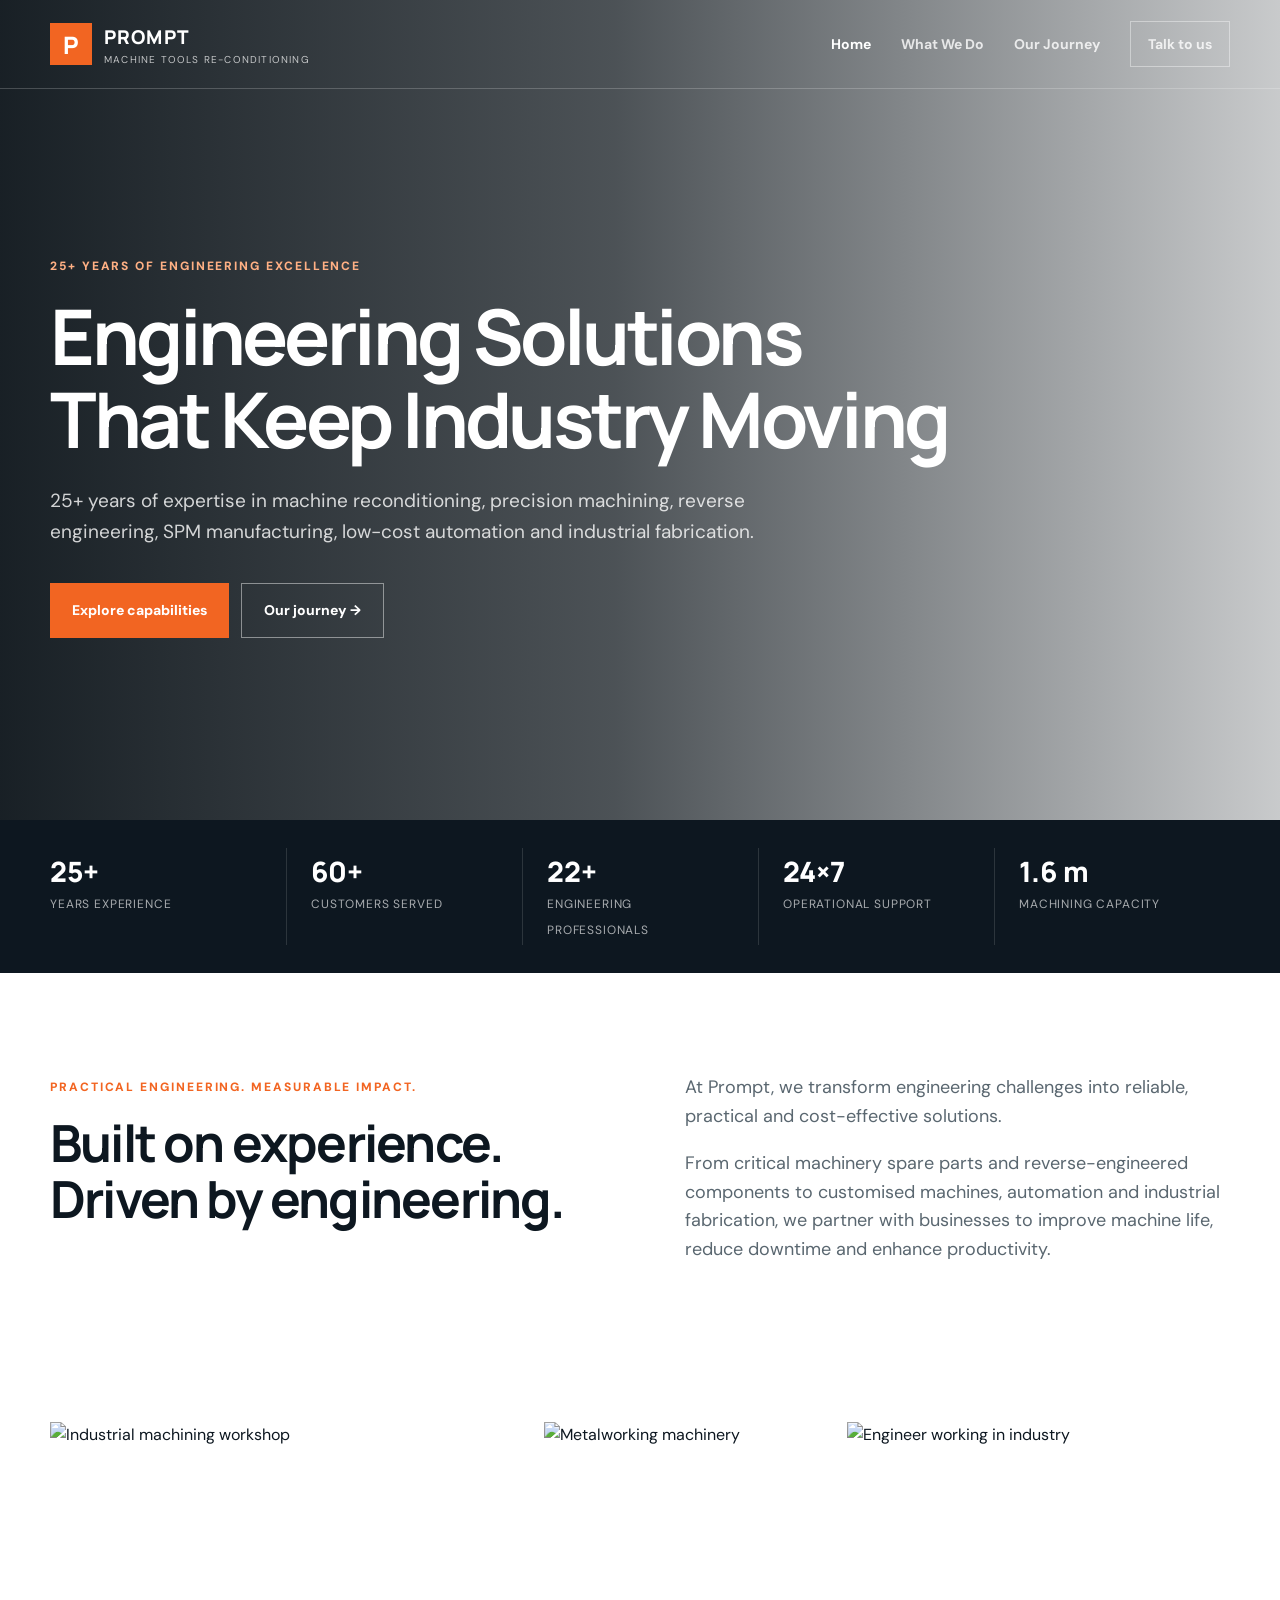
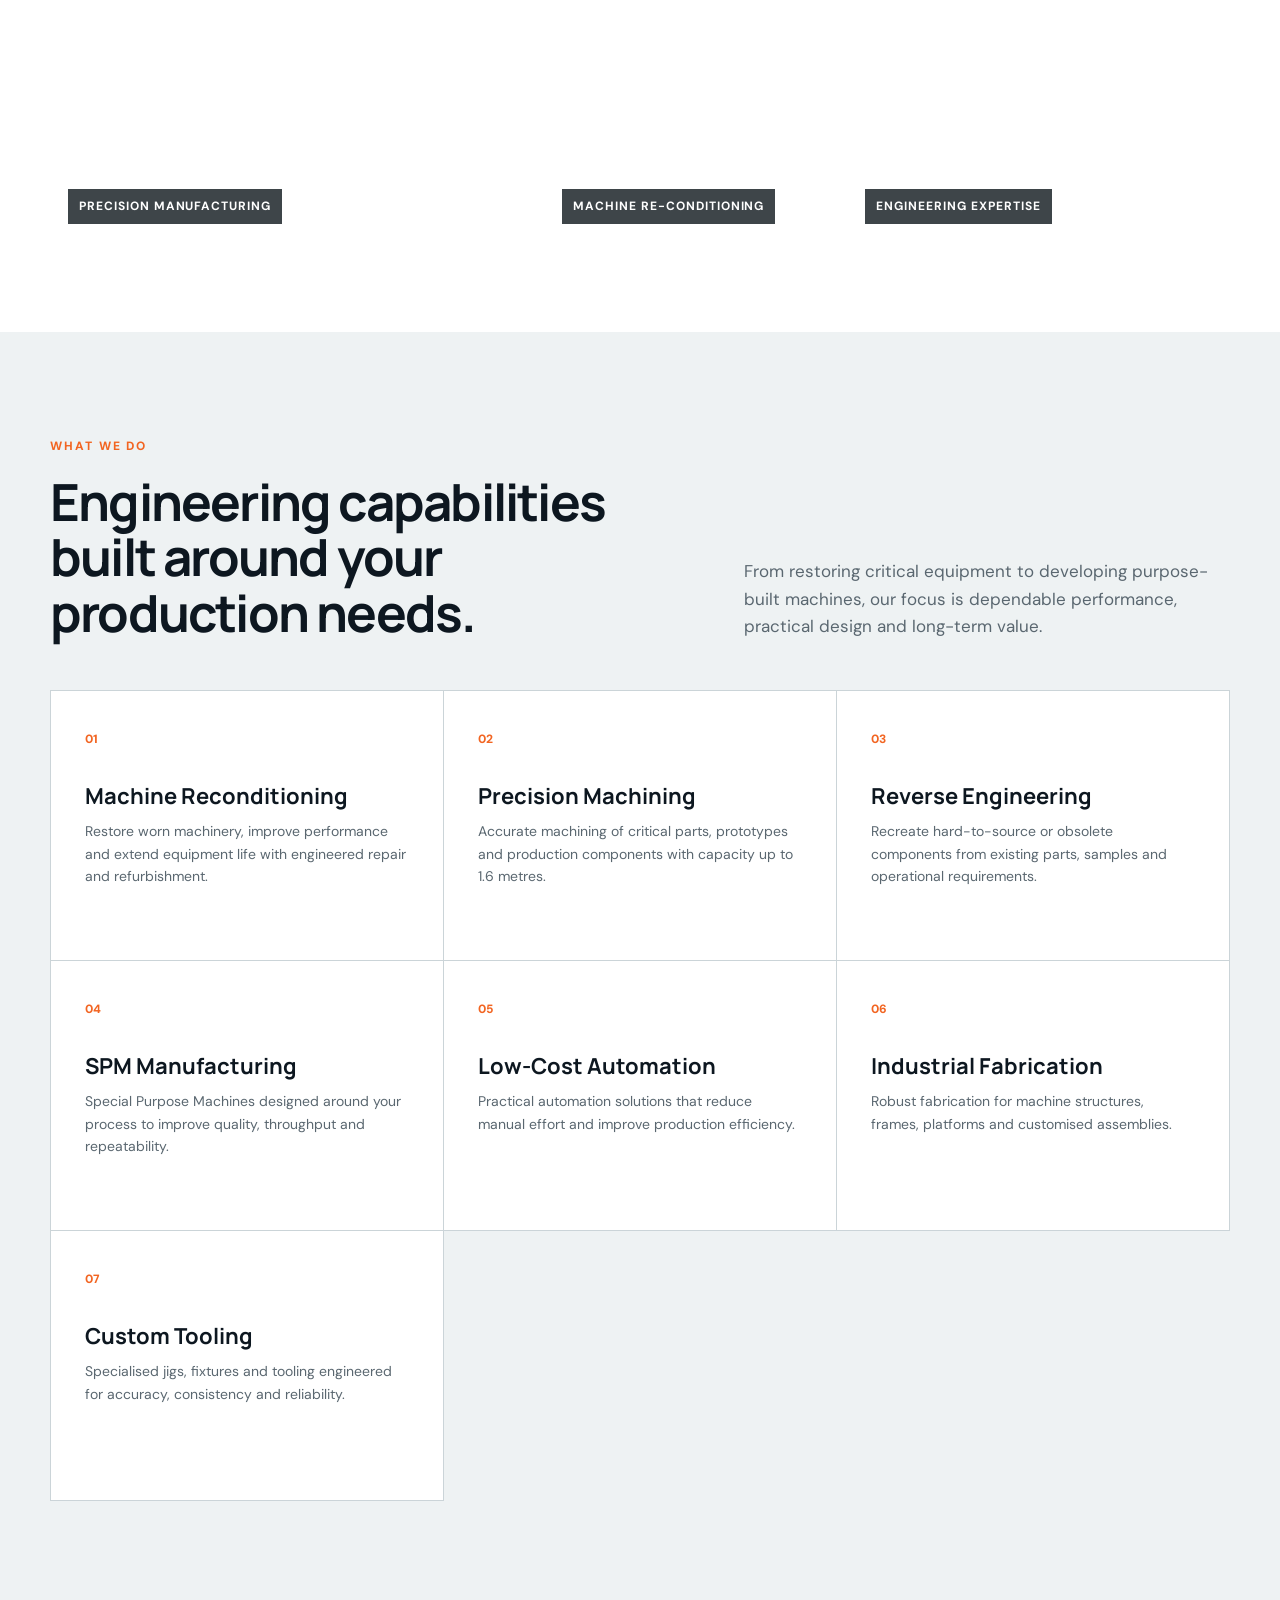
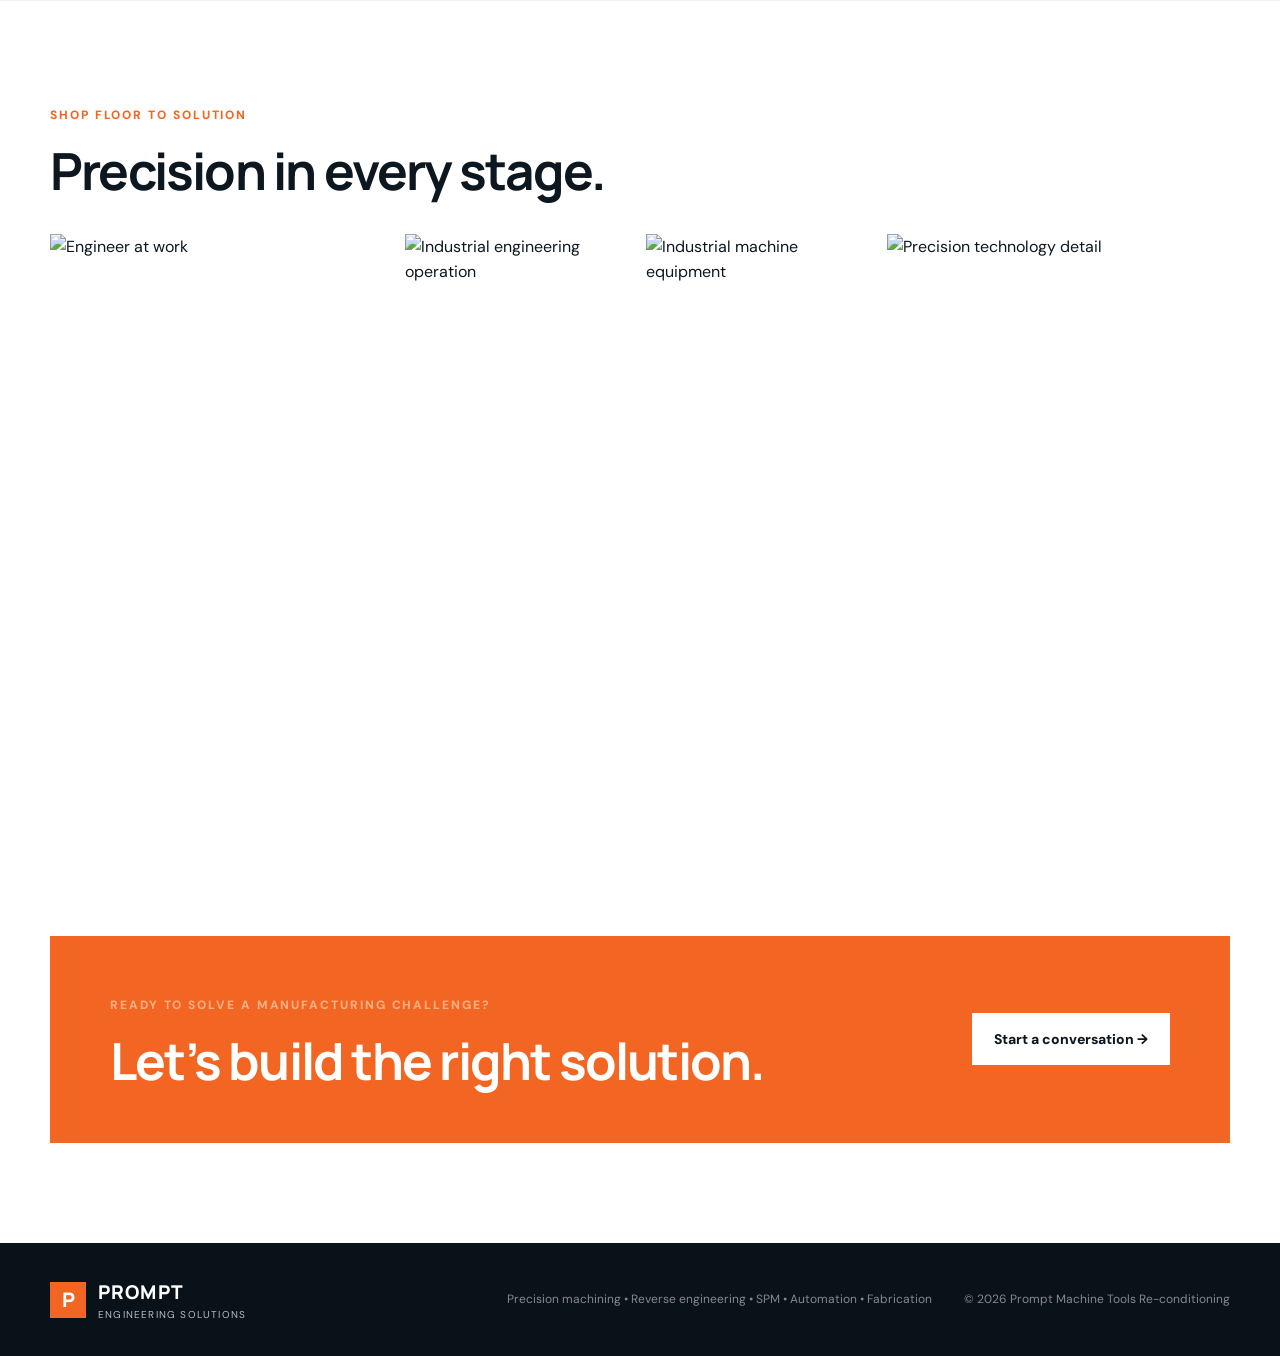
==== index.htm @ 8c2b3212 "Update index.htm" ====
<!DOCTYPE html>
<html lang="en">
<head>
  <meta charset="UTF-8">
  <meta name="viewport" content="width=device-width, initial-scale=1.0">
  <meta name="description" content="Prompt Machine Tools Re-conditioning">
  <title>Prompt Machine Tools Re-conditioning</title>
  <link rel="preconnect" href="https://fonts.googleapis.com">
  <link rel="preconnect" href="https://fonts.gstatic.com" crossorigin>
  <link href="https://fonts.googleapis.com/css2?family=DM+Sans:wght@400;500;600;700&family=Manrope:wght@700;800&display=swap" rel="stylesheet">
  <link rel="stylesheet" href="styles.css">
</head>
<body>
<header class="site-header">
  <div class="container nav-wrap">
    <a class="brand" href="index.htm">
      <span class="brand-mark">P</span>
      <span class="brand-copy"><strong>PROMPT</strong><small>Machine Tools Re-conditioning</small></span>
    </a>
    <button class="menu-btn" aria-label="Open menu">☰</button>
    <nav class="nav">
      <a class="active" href="index.htm">Home</a>
      <a href="#services">What We Do</a>
      <a href="journey.html">Our Journey</a>
      <a href="#contact" class="nav-cta">Talk to us</a>
    </nav>
  </div>
</header>

<main>
<section class="hero">
  <div class="hero-bg"></div><div class="hero-overlay"></div>
  <div class="container hero-content">
    <span class="eyebrow light">25+ YEARS OF ENGINEERING EXCELLENCE</span>
    <h1>Engineering Solutions<br>That Keep Industry Moving</h1>
    <p>25+ years of expertise in machine reconditioning, precision machining, reverse engineering, SPM manufacturing, low-cost automation and industrial fabrication.</p>
    <div class="hero-actions">
      <a href="#services" class="btn btn-primary">Explore capabilities</a>
      <a href="journey.html" class="btn btn-secondary">Our journey →</a>
    </div>
  </div>
</section>

<section class="stats">
  <div class="container stats-grid">
    <div><strong>25+</strong><span>Years Experience</span></div>
    <div><strong>60+</strong><span>Customers Served</span></div>
    <div><strong>22+</strong><span>Engineering Professionals</span></div>
    <div><strong>24×7</strong><span>Operational Support</span></div>
    <div><strong>1.6 m</strong><span>Machining Capacity</span></div>
  </div>
</section>

<section class="section">
  <div class="container two-col">
    <div><span class="eyebrow">PRACTICAL ENGINEERING. MEASURABLE IMPACT.</span><h2>Built on experience.<br>Driven by engineering.</h2></div>
    <div class="lead-copy">
      <p>At Prompt, we transform engineering challenges into reliable, practical and cost-effective solutions.</p>
      <p>From critical machinery spare parts and reverse-engineered components to customised machines, automation and industrial fabrication, we partner with businesses to improve machine life, reduce downtime and enhance productivity.</p>
    </div>
  </div>
</section>

<section class="section-tight">
  <div class="container photo-grid">
    <figure class="photo"><img src="https://promptmtr.com/IMG_7086.PNG?auto=format&fit=crop&w=1200&q=85" alt="Industrial machining workshop"><figcaption>Precision manufacturing</figcaption></figure>
    <figure class="photo"><img src="https://promptmtr.com/IMG_7078.PNG?auto=format&fit=crop&w=1200&q=85" alt="Metalworking machinery"><figcaption>Machine re-conditioning</figcaption></figure>
    <figure class="photo"><img src="https://promptmtr.com/IMG_7096.PNG?auto=format&fit=crop&w=1200&q=85" alt="Engineer working in industry"><figcaption>Engineering expertise</figcaption></figure>
  </div>
</section>

<section id="services" class="services section">
  <div class="container">
    <div class="section-head">
      <div><span class="eyebrow">WHAT WE DO</span><h2>Engineering capabilities built around your production needs.</h2></div>
      <p>From restoring critical equipment to developing purpose-built machines, our focus is dependable performance, practical design and long-term value.</p>
    </div>
    <div class="service-grid">
      <article class="service-card"><span>01</span><h3>Machine Reconditioning</h3><p>Restore worn machinery, improve performance and extend equipment life with engineered repair and refurbishment.</p></article>
      <article class="service-card"><span>02</span><h3>Precision Machining</h3><p>Accurate machining of critical parts, prototypes and production components with capacity up to 1.6 metres.</p></article>
      <article class="service-card"><span>03</span><h3>Reverse Engineering</h3><p>Recreate hard-to-source or obsolete components from existing parts, samples and operational requirements.</p></article>
      <article class="service-card"><span>04</span><h3>SPM Manufacturing</h3><p>Special Purpose Machines designed around your process to improve quality, throughput and repeatability.</p></article>
      <article class="service-card"><span>05</span><h3>Low-Cost Automation</h3><p>Practical automation solutions that reduce manual effort and improve production efficiency.</p></article>
      <article class="service-card"><span>06</span><h3>Industrial Fabrication</h3><p>Robust fabrication for machine structures, frames, platforms and customised assemblies.</p></article>
      <article class="service-card"><span>07</span><h3>Custom Tooling</h3><p>Specialised jigs, fixtures and tooling engineered for accuracy, consistency and reliability.</p></article>
    </div>
  </div>
</section>

<section class="section">
  <div class="container">
    <div class="section-head compact"><div><span class="eyebrow">SHOP FLOOR TO SOLUTION</span><h2>Precision in every stage.</h2></div></div>
    <div class="gallery-grid">
      <img src="https://images.unsplash.com/photo-1581091226825-a6a2a5aee158?auto=format&fit=crop&w=900&q=85" alt="Engineer at work">
      <img src="https://images.unsplash.com/photo-1581092160562-40aa08e78837?auto=format&fit=crop&w=900&q=85" alt="Industrial engineering operation">
      <img src="https://images.unsplash.com/photo-1565043666747-69f6646db940?auto=format&fit=crop&w=900&q=85" alt="Industrial machine equipment">
      <img src="https://images.unsplash.com/photo-1518770660439-4636190af475?auto=format&fit=crop&w=900&q=85" alt="Precision technology detail">
    </div>
  </div>
</section>

<section id="contact" class="cta section">
  <div class="container cta-box">
    <div><span class="eyebrow light">READY TO SOLVE A MANUFACTURING CHALLENGE?</span><h2>Let’s build the right solution.</h2></div>
    <a href="mailto:info@promptengineering.com" class="btn btn-light">Start a conversation →</a>
  </div>
</section>
</main>

<footer>
  <div class="container footer-grid">
    <div class="brand footer-brand"><span class="brand-mark">P</span><span class="brand-copy"><strong>PROMPT</strong><small>Engineering Solutions</small></span></div>
    <p>Precision machining • Reverse engineering • SPM • Automation • Fabrication</p>
    <p>© <span class="year"></span> Prompt Machine Tools Re-conditioning</p>
  </div>
</footer>
<script src="script.js"></script>
</body>
</html>
---- styles.css ----
*{box-sizing:border-box}:root{--ink:#0d1720;--steel:#5e6b74;--mist:#eef2f3;--line:#d9e0e3;--white:#fff;--accent:#f26522;--accent-dark:#d94d0c}html{scroll-behavior:smooth}body{margin:0;color:var(--ink);background:#fff;font-family:"DM Sans",Arial,sans-serif;line-height:1.6}img{max-width:100%;display:block}a{text-decoration:none;color:inherit}.container{width:min(1180px,calc(100% - 40px));margin:0 auto}.section{padding:100px 0}.section-tight{padding:40px 0 90px}.eyebrow{display:inline-block;font-size:12px;font-weight:800;letter-spacing:.16em;color:var(--accent);margin-bottom:18px}.eyebrow.light{color:#ffb084}h1,h2,h3{font-family:"Manrope",Arial,sans-serif;line-height:1.08;margin:0}h1{font-size:clamp(48px,6vw,88px);letter-spacing:-.045em}h2{font-size:clamp(34px,4vw,55px);letter-spacing:-.035em}h3{font-size:20px}p{margin:0;color:#5a6770}.site-header{position:absolute;z-index:20;top:0;left:0;width:100%;color:#fff;border-bottom:1px solid rgba(255,255,255,.2)}.dark-header{position:relative;background:var(--ink)}.nav-wrap{height:88px;display:flex;align-items:center;justify-content:space-between;gap:30px}.brand{display:flex;align-items:center;gap:12px}.brand-mark{width:42px;height:42px;display:grid;place-items:center;background:var(--accent);font:800 24px "Manrope";color:#fff}.brand-copy{display:flex;flex-direction:column;line-height:1}.brand-copy strong{font:800 19px "Manrope";letter-spacing:.06em}.brand-copy small{margin-top:5px;font-size:10px;text-transform:uppercase;letter-spacing:.12em;opacity:.72}.nav{display:flex;align-items:center;gap:30px;font-size:14px;font-weight:700}.nav a{opacity:.8}.nav a:hover,.nav a.active{opacity:1}.nav-cta{padding:11px 17px;border:1px solid rgba(255,255,255,.5)}.menu-btn{display:none;background:none;border:0;color:#fff;font-size:26px}.hero{height:min(820px,100vh);min-height:690px;position:relative;color:#fff;display:flex;align-items:center;overflow:hidden}.hero-bg{position:absolute;inset:0;background:url("https://https://promptmtr.com/IMG_7091.PNG?auto=format&fit=crop&w=1900&q=88") center/cover no-repeat;transform:scale(1.02)}.hero-overlay{position:absolute;inset:0;background:linear-gradient(90deg,rgba(7,15,21,.93),rgba(7,15,21,.72) 48%,rgba(7,15,21,.22))}.hero-content{position:relative;z-index:2;padding-top:70px}.hero h1{max-width:950px}.hero p{max-width:760px;color:rgba(255,255,255,.8);font-size:19px;margin-top:26px}.hero-actions{display:flex;gap:12px;margin-top:36px}.btn{display:inline-flex;align-items:center;justify-content:center;padding:15px 22px;font-size:14px;font-weight:800;transition:.2s}.btn-primary{background:var(--accent);color:#fff}.btn-primary:hover{background:var(--accent-dark)}.btn-secondary{border:1px solid rgba(255,255,255,.45);color:#fff}.btn-light{background:#fff;color:var(--ink)}.stats{background:var(--ink);color:#fff}.stats-grid{display:grid;grid-template-columns:repeat(5,1fr);padding:28px 0}.stats-grid div{padding:4px 24px;border-left:1px solid rgba(255,255,255,.13)}.stats-grid div:first-child{border-left:0;padding-left:0}.stats-grid strong{display:block;font:800 28px "Manrope"}.stats-grid span{font-size:12px;color:rgba(255,255,255,.64);text-transform:uppercase;letter-spacing:.07em}.two-col{display:grid;grid-template-columns:1fr 1fr;gap:90px;align-items:start}.lead-copy p{font-size:18px;margin-bottom:18px}.photo-grid{display:grid;grid-template-columns:1.25fr .75fr 1fr;gap:16px}.photo{position:relative;height:420px;overflow:hidden;margin:0}.photo img,.gallery-grid img{width:100%;height:100%;object-fit:cover;transition:.45s}.photo:hover img,.gallery-grid img:hover{transform:scale(1.035)}.photo figcaption{position:absolute;left:18px;bottom:18px;color:#fff;background:rgba(8,17,23,.78);padding:8px 11px;font-size:12px;font-weight:700;text-transform:uppercase;letter-spacing:.08em}.services{background:var(--mist)}.section-head{display:grid;grid-template-columns:1.1fr .9fr;gap:100px;align-items:end;margin-bottom:50px}.section-head>p{font-size:17px}.section-head.compact{grid-template-columns:1fr;margin-bottom:35px}.service-grid{display:grid;grid-template-columns:repeat(3,1fr);border-top:1px solid #cbd4d8;border-left:1px solid #cbd4d8}.service-card{background:#fff;padding:34px;min-height:270px;border-right:1px solid #cbd4d8;border-bottom:1px solid #cbd4d8;transition:.25s}.service-card:hover{transform:translateY(-4px);box-shadow:0 14px 40px rgba(10,25,35,.08)}.service-card>span{font-size:12px;font-weight:800;color:var(--accent)}.service-card h3{margin:34px 0 12px;font-size:22px}.service-card p{font-size:14px}.gallery-grid{display:grid;grid-template-columns:1.2fr .8fr .8fr 1.2fr;grid-auto-rows:280px;gap:12px}.gallery-grid img{object-fit:cover}.gallery-grid img:nth-child(1),.gallery-grid img:nth-child(4){grid-row:span 2}.cta{padding-top:30px}.cta-box{background:var(--accent);color:#fff;padding:55px 60px;display:flex;align-items:center;justify-content:space-between;gap:30px}.cta-box h2{font-size:clamp(32px,4vw,52px)}footer{background:#091219;color:#fff;padding:36px 0}.footer-grid{display:grid;grid-template-columns:1fr 1fr auto;align-items:center;gap:30px}.footer-grid p{font-size:12px;color:rgba(255,255,255,.5)}.footer-brand .brand-mark{width:36px;height:36px;font-size:20px}.inner-hero{background:var(--ink);color:#fff;padding:75px 0 80px}.inner-hero-grid{display:grid;grid-template-columns:1.05fr .95fr;align-items:center;gap:70px}.inner-hero p{color:rgba(255,255,255,.7);font-size:18px;max-width:650px;margin-top:25px}.inner-hero img{height:520px;width:100%;object-fit:cover}.journey-wrap{max-width:960px}.timeline{position:relative}.timeline:before{content:"";position:absolute;left:33px;top:36px;bottom:36px;width:1px;background:#cad3d7}.timeline-item{position:relative;display:grid;grid-template-columns:68px 1fr;gap:34px;padding:0 0 65px}.timeline-item:last-child{padding-bottom:0}.time-marker{width:68px;height:68px;border-radius:50%;background:var(--ink);color:#fff;display:grid;place-items:center;font-weight:800;z-index:2;border:7px solid #fff}.timeline-item span{font-size:11px;letter-spacing:.15em;font-weight:800;color:var(--accent)}.timeline-item h2{font-size:32px;margin:9px 0 12px}.timeline-item p{font-size:17px;max-width:710px}.split-photo{display:grid;grid-template-columns:1.15fr .85fr;background:var(--mist)}.split-photo img{width:100%;height:540px;object-fit:cover}.photo-copy{padding:70px;align-self:center}.photo-copy h2{font-size:42px;margin-bottom:20px}.photo-copy p{font-size:17px}.vision-mission{background:var(--ink);color:#fff}.vm-grid{display:grid;grid-template-columns:1fr 1fr;gap:1px;background:rgba(255,255,255,.14)}.vm-grid article{position:relative;background:var(--ink);padding:65px;min-height:430px;overflow:hidden}.big-num{position:absolute;right:28px;top:0;font:800 180px "Manrope";color:rgba(255,255,255,.035);line-height:1}.vm-grid h2{font-size:39px;max-width:480px;margin-bottom:20px}.vm-grid p{color:rgba(255,255,255,.65);font-size:17px}.principle-grid{display:grid;grid-template-columns:repeat(4,1fr);gap:18px}.principle-grid article{padding:28px;border-top:3px solid var(--accent);background:var(--mist);min-height:220px}.principle-grid strong{font-size:12px;color:var(--accent)}.principle-grid h3{margin:28px 0 10px}.principle-grid p{font-size:14px}@media(max-width:900px){.menu-btn{display:block}.nav{position:absolute;top:88px;left:20px;right:20px;background:#0e1b24;display:none;flex-direction:column;align-items:flex-start;padding:24px;gap:20px}.nav.open{display:flex}.stats-grid{grid-template-columns:repeat(2,1fr)}.stats-grid div{border-left:0;border-bottom:1px solid rgba(255,255,255,.1);padding:18px}.two-col,.section-head,.inner-hero-grid,.split-photo,.vm-grid{grid-template-columns:1fr;gap:36px}.service-grid{grid-template-columns:repeat(2,1fr)}.photo-grid{grid-template-columns:1fr 1fr}.photo:first-child{grid-column:1/-1}.gallery-grid{grid-template-columns:1fr 1fr}.gallery-grid img:nth-child(1),.gallery-grid img:nth-child(4){grid-row:auto}.principle-grid{grid-template-columns:1fr 1fr}.footer-grid{grid-template-columns:1fr}.inner-hero img{height:380px}.photo-copy{padding:45px}}@media(max-width:600px){.container{width:min(100% - 28px,1180px)}.section{padding:72px 0}.hero{min-height:720px}.hero p{font-size:16px}.hero-actions{flex-direction:column;align-items:flex-start}.stats-grid{grid-template-columns:1fr 1fr}.service-grid,.photo-grid,.gallery-grid,.principle-grid{grid-template-columns:1fr}.photo:first-child{grid-column:auto}.photo{height:300px}.gallery-grid{grid-auto-rows:260px}.cta-box{padding:38px 30px;flex-direction:column;align-items:flex-start}.timeline:before{left:25px}.timeline-item{grid-template-columns:52px 1fr;gap:22px}.time-marker{width:52px;height:52px;border-width:5px;font-size:12px}.timeline-item h2{font-size:26px}.vm-grid article{padding:42px 30px}.inner-hero{padding-top:55px}}
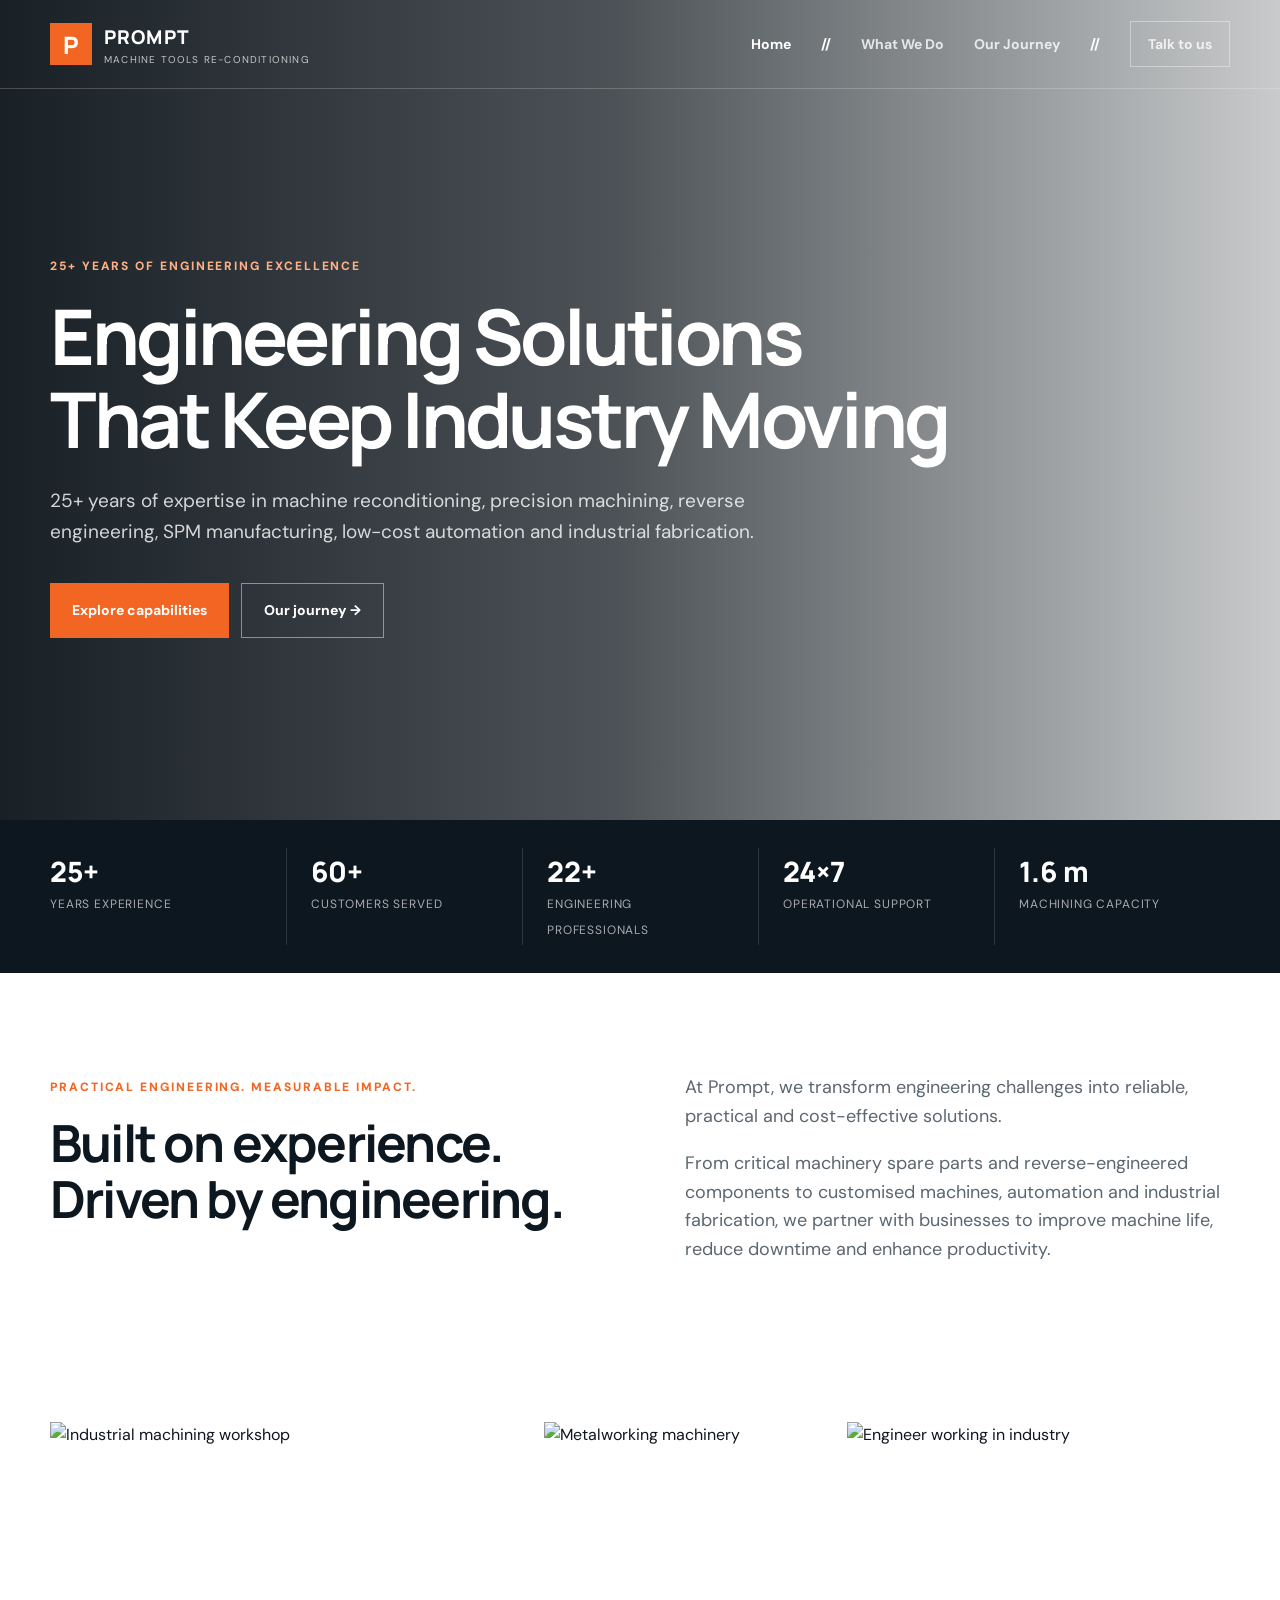
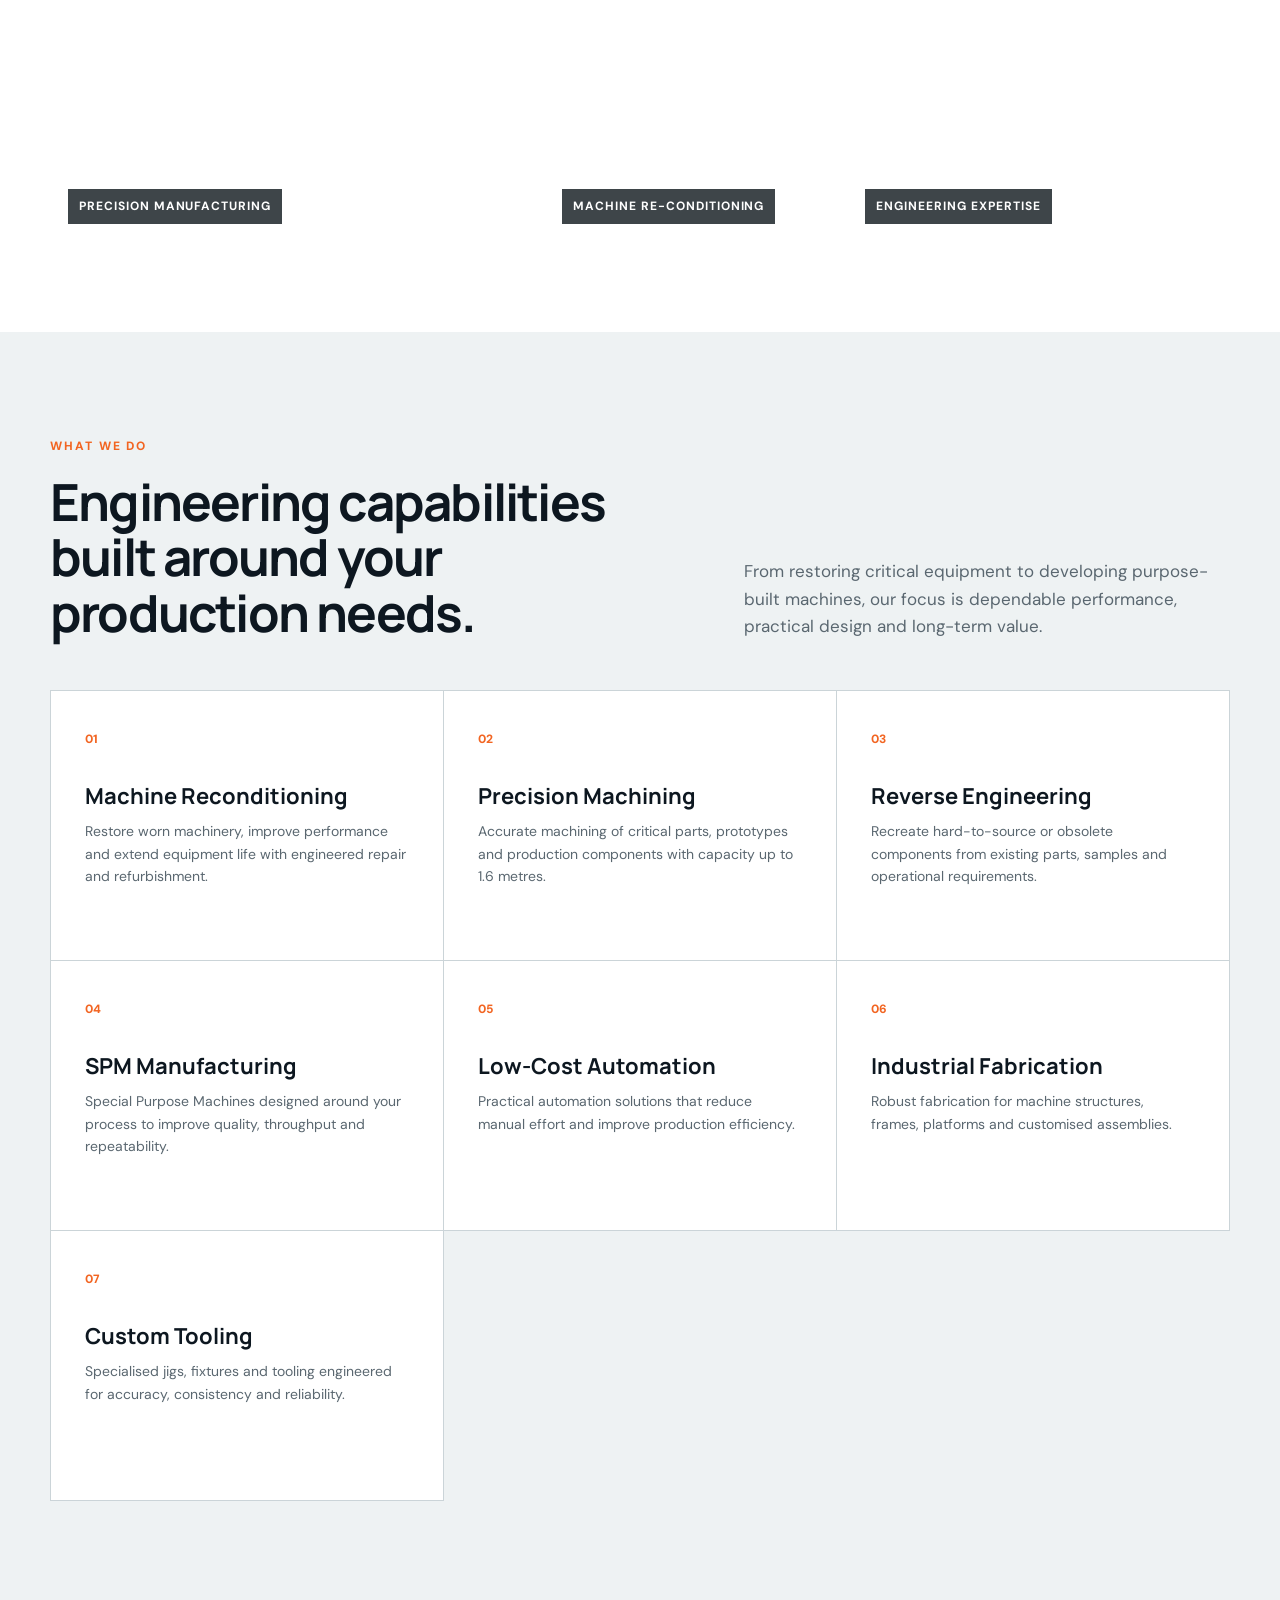
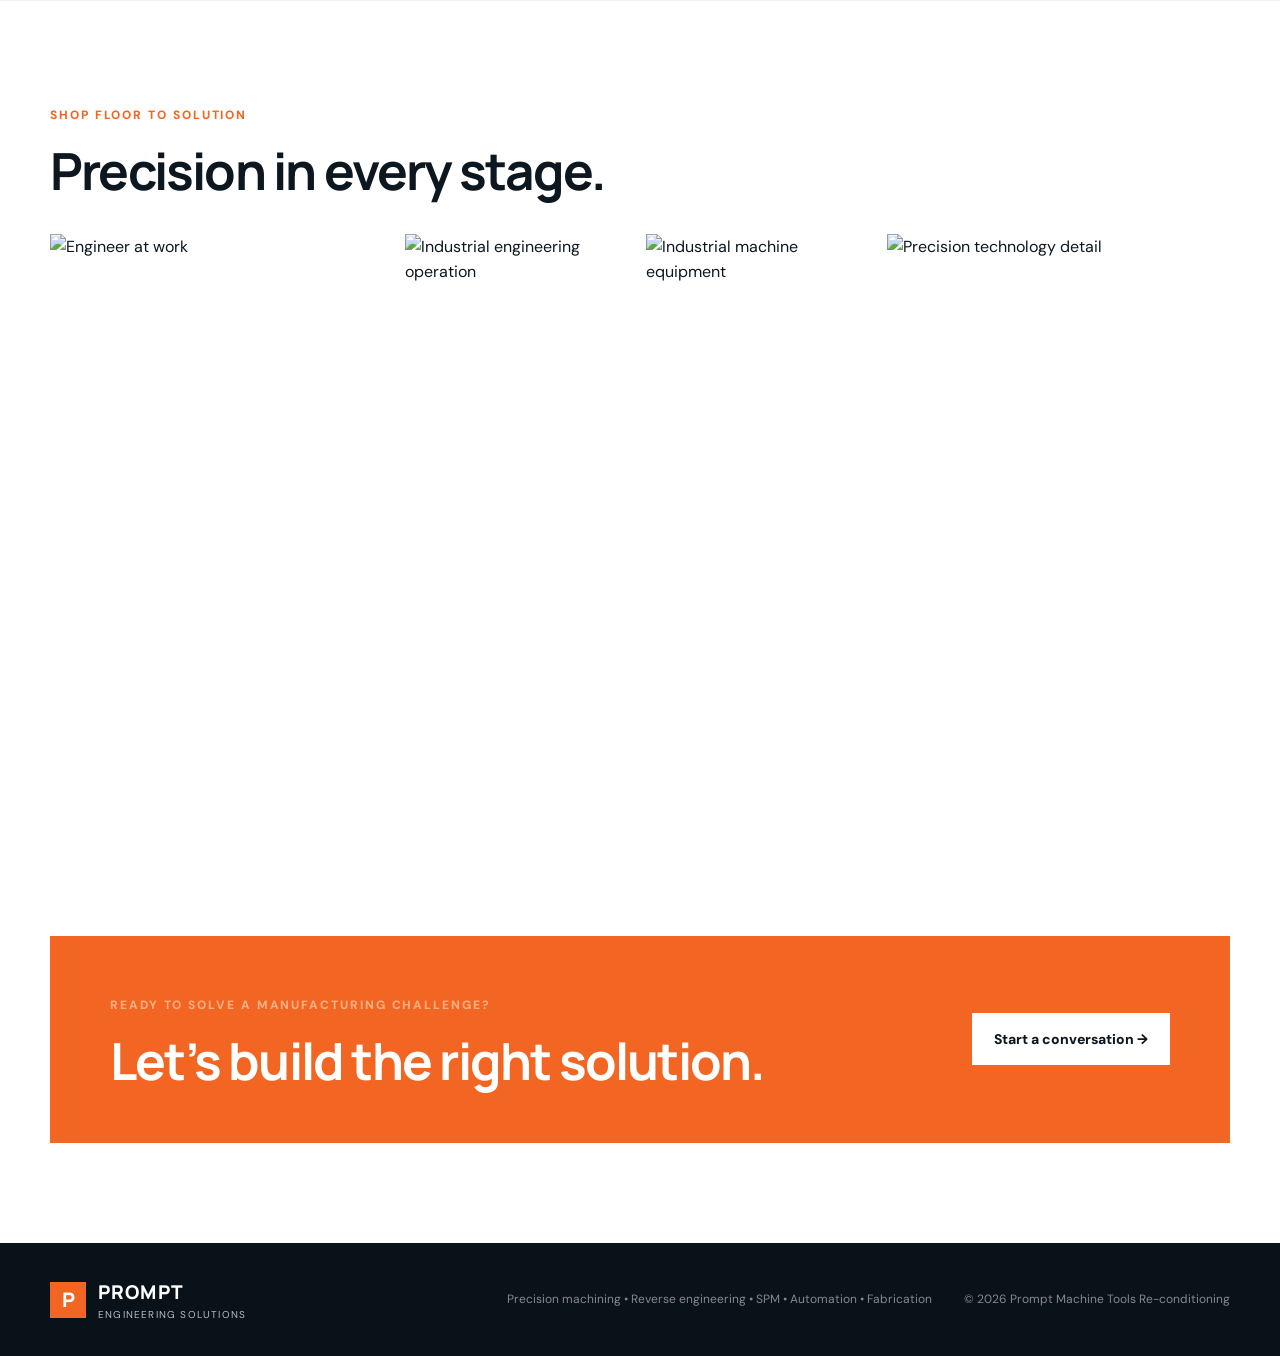
==== commit ffc120c0: "Update index.htm" ====
--- a/index.htm
+++ b/index.htm
@@ -20,9 +20,9 @@
     <button class="menu-btn" aria-label="Open menu">☰</button>
     <nav class="nav">
       <a class="active" href="index.htm">Home</a>
-      <a href="#services">What We Do</a>
+    //  <a href="#services">What We Do</a>
       <a href="journey.html">Our Journey</a>
-      <a href="#contact" class="nav-cta">Talk to us</a>
+   //   <a href="#contact" class="nav-cta">Talk to us</a>
     </nav>
   </div>
 </header>
@@ -63,7 +63,7 @@
 
 <section class="section-tight">
   <div class="container photo-grid">
-    <figure class="photo"><img src="https://promptmtr.com/IMG_7086.PNG?auto=format&fit=crop&w=1200&q=85" alt="Industrial machining workshop"><figcaption>Precision manufacturing</figcaption></figure>
+    <figure class="photo"><img src="https://promptmtr.com/IMG_7090.PNG?auto=format&fit=crop&w=1200&q=85" alt="Industrial machining workshop"><figcaption>Precision manufacturing</figcaption></figure>
     <figure class="photo"><img src="https://promptmtr.com/IMG_7078.PNG?auto=format&fit=crop&w=1200&q=85" alt="Metalworking machinery"><figcaption>Machine re-conditioning</figcaption></figure>
     <figure class="photo"><img src="https://promptmtr.com/IMG_7096.PNG?auto=format&fit=crop&w=1200&q=85" alt="Engineer working in industry"><figcaption>Engineering expertise</figcaption></figure>
   </div>
@@ -91,10 +91,10 @@
   <div class="container">
     <div class="section-head compact"><div><span class="eyebrow">SHOP FLOOR TO SOLUTION</span><h2>Precision in every stage.</h2></div></div>
     <div class="gallery-grid">
-      <img src="https://images.unsplash.com/photo-1581091226825-a6a2a5aee158?auto=format&fit=crop&w=900&q=85" alt="Engineer at work">
-      <img src="https://images.unsplash.com/photo-1581092160562-40aa08e78837?auto=format&fit=crop&w=900&q=85" alt="Industrial engineering operation">
-      <img src="https://images.unsplash.com/photo-1565043666747-69f6646db940?auto=format&fit=crop&w=900&q=85" alt="Industrial machine equipment">
-      <img src="https://images.unsplash.com/photo-1518770660439-4636190af475?auto=format&fit=crop&w=900&q=85" alt="Precision technology detail">
+      <img src="https://promptmtr.com/IMG_7087.PNG?auto=format&fit=crop&w=900&q=85" alt="Engineer at work">
+      <img src="https://promptmtr.com/IMG_7083.PNG?auto=format&fit=crop&w=900&q=85" alt="Industrial engineering operation">
+      <img src="https://promptmtr.com/IMG_7086.PNG?auto=format&fit=crop&w=900&q=85" alt="Industrial machine equipment">
+      <img src="https://promptmtr.com/IMG_7081.PNG?auto=format&fit=crop&w=900&q=85" alt="Precision technology detail">
     </div>
   </div>
 </section>
--- a/styles.css
+++ b/styles.css
@@ -1 +1 @@
-*{box-sizing:border-box}:root{--ink:#0d1720;--steel:#5e6b74;--mist:#eef2f3;--line:#d9e0e3;--white:#fff;--accent:#f26522;--accent-dark:#d94d0c}html{scroll-behavior:smooth}body{margin:0;color:var(--ink);background:#fff;font-family:"DM Sans",Arial,sans-serif;line-height:1.6}img{max-width:100%;display:block}a{text-decoration:none;color:inherit}.container{width:min(1180px,calc(100% - 40px));margin:0 auto}.section{padding:100px 0}.section-tight{padding:40px 0 90px}.eyebrow{display:inline-block;font-size:12px;font-weight:800;letter-spacing:.16em;color:var(--accent);margin-bottom:18px}.eyebrow.light{color:#ffb084}h1,h2,h3{font-family:"Manrope",Arial,sans-serif;line-height:1.08;margin:0}h1{font-size:clamp(48px,6vw,88px);letter-spacing:-.045em}h2{font-size:clamp(34px,4vw,55px);letter-spacing:-.035em}h3{font-size:20px}p{margin:0;color:#5a6770}.site-header{position:absolute;z-index:20;top:0;left:0;width:100%;color:#fff;border-bottom:1px solid rgba(255,255,255,.2)}.dark-header{position:relative;background:var(--ink)}.nav-wrap{height:88px;display:flex;align-items:center;justify-content:space-between;gap:30px}.brand{display:flex;align-items:center;gap:12px}.brand-mark{width:42px;height:42px;display:grid;place-items:center;background:var(--accent);font:800 24px "Manrope";color:#fff}.brand-copy{display:flex;flex-direction:column;line-height:1}.brand-copy strong{font:800 19px "Manrope";letter-spacing:.06em}.brand-copy small{margin-top:5px;font-size:10px;text-transform:uppercase;letter-spacing:.12em;opacity:.72}.nav{display:flex;align-items:center;gap:30px;font-size:14px;font-weight:700}.nav a{opacity:.8}.nav a:hover,.nav a.active{opacity:1}.nav-cta{padding:11px 17px;border:1px solid rgba(255,255,255,.5)}.menu-btn{display:none;background:none;border:0;color:#fff;font-size:26px}.hero{height:min(820px,100vh);min-height:690px;position:relative;color:#fff;display:flex;align-items:center;overflow:hidden}.hero-bg{position:absolute;inset:0;background:url("https://https://promptmtr.com/IMG_7091.PNG?auto=format&fit=crop&w=1900&q=88") center/cover no-repeat;transform:scale(1.02)}.hero-overlay{position:absolute;inset:0;background:linear-gradient(90deg,rgba(7,15,21,.93),rgba(7,15,21,.72) 48%,rgba(7,15,21,.22))}.hero-content{position:relative;z-index:2;padding-top:70px}.hero h1{max-width:950px}.hero p{max-width:760px;color:rgba(255,255,255,.8);font-size:19px;margin-top:26px}.hero-actions{display:flex;gap:12px;margin-top:36px}.btn{display:inline-flex;align-items:center;justify-content:center;padding:15px 22px;font-size:14px;font-weight:800;transition:.2s}.btn-primary{background:var(--accent);color:#fff}.btn-primary:hover{background:var(--accent-dark)}.btn-secondary{border:1px solid rgba(255,255,255,.45);color:#fff}.btn-light{background:#fff;color:var(--ink)}.stats{background:var(--ink);color:#fff}.stats-grid{display:grid;grid-template-columns:repeat(5,1fr);padding:28px 0}.stats-grid div{padding:4px 24px;border-left:1px solid rgba(255,255,255,.13)}.stats-grid div:first-child{border-left:0;padding-left:0}.stats-grid strong{display:block;font:800 28px "Manrope"}.stats-grid span{font-size:12px;color:rgba(255,255,255,.64);text-transform:uppercase;letter-spacing:.07em}.two-col{display:grid;grid-template-columns:1fr 1fr;gap:90px;align-items:start}.lead-copy p{font-size:18px;margin-bottom:18px}.photo-grid{display:grid;grid-template-columns:1.25fr .75fr 1fr;gap:16px}.photo{position:relative;height:420px;overflow:hidden;margin:0}.photo img,.gallery-grid img{width:100%;height:100%;object-fit:cover;transition:.45s}.photo:hover img,.gallery-grid img:hover{transform:scale(1.035)}.photo figcaption{position:absolute;left:18px;bottom:18px;color:#fff;background:rgba(8,17,23,.78);padding:8px 11px;font-size:12px;font-weight:700;text-transform:uppercase;letter-spacing:.08em}.services{background:var(--mist)}.section-head{display:grid;grid-template-columns:1.1fr .9fr;gap:100px;align-items:end;margin-bottom:50px}.section-head>p{font-size:17px}.section-head.compact{grid-template-columns:1fr;margin-bottom:35px}.service-grid{display:grid;grid-template-columns:repeat(3,1fr);border-top:1px solid #cbd4d8;border-left:1px solid #cbd4d8}.service-card{background:#fff;padding:34px;min-height:270px;border-right:1px solid #cbd4d8;border-bottom:1px solid #cbd4d8;transition:.25s}.service-card:hover{transform:translateY(-4px);box-shadow:0 14px 40px rgba(10,25,35,.08)}.service-card>span{font-size:12px;font-weight:800;color:var(--accent)}.service-card h3{margin:34px 0 12px;font-size:22px}.service-card p{font-size:14px}.gallery-grid{display:grid;grid-template-columns:1.2fr .8fr .8fr 1.2fr;grid-auto-rows:280px;gap:12px}.gallery-grid img{object-fit:cover}.gallery-grid img:nth-child(1),.gallery-grid img:nth-child(4){grid-row:span 2}.cta{padding-top:30px}.cta-box{background:var(--accent);color:#fff;padding:55px 60px;display:flex;align-items:center;justify-content:space-between;gap:30px}.cta-box h2{font-size:clamp(32px,4vw,52px)}footer{background:#091219;color:#fff;padding:36px 0}.footer-grid{display:grid;grid-template-columns:1fr 1fr auto;align-items:center;gap:30px}.footer-grid p{font-size:12px;color:rgba(255,255,255,.5)}.footer-brand .brand-mark{width:36px;height:36px;font-size:20px}.inner-hero{background:var(--ink);color:#fff;padding:75px 0 80px}.inner-hero-grid{display:grid;grid-template-columns:1.05fr .95fr;align-items:center;gap:70px}.inner-hero p{color:rgba(255,255,255,.7);font-size:18px;max-width:650px;margin-top:25px}.inner-hero img{height:520px;width:100%;object-fit:cover}.journey-wrap{max-width:960px}.timeline{position:relative}.timeline:before{content:"";position:absolute;left:33px;top:36px;bottom:36px;width:1px;background:#cad3d7}.timeline-item{position:relative;display:grid;grid-template-columns:68px 1fr;gap:34px;padding:0 0 65px}.timeline-item:last-child{padding-bottom:0}.time-marker{width:68px;height:68px;border-radius:50%;background:var(--ink);color:#fff;display:grid;place-items:center;font-weight:800;z-index:2;border:7px solid #fff}.timeline-item span{font-size:11px;letter-spacing:.15em;font-weight:800;color:var(--accent)}.timeline-item h2{font-size:32px;margin:9px 0 12px}.timeline-item p{font-size:17px;max-width:710px}.split-photo{display:grid;grid-template-columns:1.15fr .85fr;background:var(--mist)}.split-photo img{width:100%;height:540px;object-fit:cover}.photo-copy{padding:70px;align-self:center}.photo-copy h2{font-size:42px;margin-bottom:20px}.photo-copy p{font-size:17px}.vision-mission{background:var(--ink);color:#fff}.vm-grid{display:grid;grid-template-columns:1fr 1fr;gap:1px;background:rgba(255,255,255,.14)}.vm-grid article{position:relative;background:var(--ink);padding:65px;min-height:430px;overflow:hidden}.big-num{position:absolute;right:28px;top:0;font:800 180px "Manrope";color:rgba(255,255,255,.035);line-height:1}.vm-grid h2{font-size:39px;max-width:480px;margin-bottom:20px}.vm-grid p{color:rgba(255,255,255,.65);font-size:17px}.principle-grid{display:grid;grid-template-columns:repeat(4,1fr);gap:18px}.principle-grid article{padding:28px;border-top:3px solid var(--accent);background:var(--mist);min-height:220px}.principle-grid strong{font-size:12px;color:var(--accent)}.principle-grid h3{margin:28px 0 10px}.principle-grid p{font-size:14px}@media(max-width:900px){.menu-btn{display:block}.nav{position:absolute;top:88px;left:20px;right:20px;background:#0e1b24;display:none;flex-direction:column;align-items:flex-start;padding:24px;gap:20px}.nav.open{display:flex}.stats-grid{grid-template-columns:repeat(2,1fr)}.stats-grid div{border-left:0;border-bottom:1px solid rgba(255,255,255,.1);padding:18px}.two-col,.section-head,.inner-hero-grid,.split-photo,.vm-grid{grid-template-columns:1fr;gap:36px}.service-grid{grid-template-columns:repeat(2,1fr)}.photo-grid{grid-template-columns:1fr 1fr}.photo:first-child{grid-column:1/-1}.gallery-grid{grid-template-columns:1fr 1fr}.gallery-grid img:nth-child(1),.gallery-grid img:nth-child(4){grid-row:auto}.principle-grid{grid-template-columns:1fr 1fr}.footer-grid{grid-template-columns:1fr}.inner-hero img{height:380px}.photo-copy{padding:45px}}@media(max-width:600px){.container{width:min(100% - 28px,1180px)}.section{padding:72px 0}.hero{min-height:720px}.hero p{font-size:16px}.hero-actions{flex-direction:column;align-items:flex-start}.stats-grid{grid-template-columns:1fr 1fr}.service-grid,.photo-grid,.gallery-grid,.principle-grid{grid-template-columns:1fr}.photo:first-child{grid-column:auto}.photo{height:300px}.gallery-grid{grid-auto-rows:260px}.cta-box{padding:38px 30px;flex-direction:column;align-items:flex-start}.timeline:before{left:25px}.timeline-item{grid-template-columns:52px 1fr;gap:22px}.time-marker{width:52px;height:52px;border-width:5px;font-size:12px}.timeline-item h2{font-size:26px}.vm-grid article{padding:42px 30px}.inner-hero{padding-top:55px}}
+*{box-sizing:border-box}:root{--ink:#0d1720;--steel:#5e6b74;--mist:#eef2f3;--line:#d9e0e3;--white:#fff;--accent:#f26522;--accent-dark:#d94d0c}html{scroll-behavior:smooth}body{margin:0;color:var(--ink);background:#fff;font-family:"DM Sans",Arial,sans-serif;line-height:1.6}img{max-width:100%;display:block}a{text-decoration:none;color:inherit}.container{width:min(1180px,calc(100% - 40px));margin:0 auto}.section{padding:100px 0}.section-tight{padding:40px 0 90px}.eyebrow{display:inline-block;font-size:12px;font-weight:800;letter-spacing:.16em;color:var(--accent);margin-bottom:18px}.eyebrow.light{color:#ffb084}h1,h2,h3{font-family:"Manrope",Arial,sans-serif;line-height:1.08;margin:0}h1{font-size:clamp(48px,6vw,88px);letter-spacing:-.045em}h2{font-size:clamp(34px,4vw,55px);letter-spacing:-.035em}h3{font-size:20px}p{margin:0;color:#5a6770}.site-header{position:absolute;z-index:20;top:0;left:0;width:100%;color:#fff;border-bottom:1px solid rgba(255,255,255,.2)}.dark-header{position:relative;background:var(--ink)}.nav-wrap{height:88px;display:flex;align-items:center;justify-content:space-between;gap:30px}.brand{display:flex;align-items:center;gap:12px}.brand-mark{width:42px;height:42px;display:grid;place-items:center;background:var(--accent);font:800 24px "Manrope";color:#fff}.brand-copy{display:flex;flex-direction:column;line-height:1}.brand-copy strong{font:800 19px "Manrope";letter-spacing:.06em}.brand-copy small{margin-top:5px;font-size:10px;text-transform:uppercase;letter-spacing:.12em;opacity:.72}.nav{display:flex;align-items:center;gap:30px;font-size:14px;font-weight:700}.nav a{opacity:.8}.nav a:hover,.nav a.active{opacity:1}.nav-cta{padding:11px 17px;border:1px solid rgba(255,255,255,.5)}.menu-btn{display:none;background:none;border:0;color:#fff;font-size:26px}.hero{height:min(820px,100vh);min-height:690px;position:relative;color:#fff;display:flex;align-items:center;overflow:hidden}.hero-bg{position:absolute;inset:0;background:url("https://promptmtr.com/IMG_7091.PNG?auto=format&fit=crop&w=1900&q=88") center/cover no-repeat;transform:scale(1.02)}.hero-overlay{position:absolute;inset:0;background:linear-gradient(90deg,rgba(7,15,21,.93),rgba(7,15,21,.72) 48%,rgba(7,15,21,.22))}.hero-content{position:relative;z-index:2;padding-top:70px}.hero h1{max-width:950px}.hero p{max-width:760px;color:rgba(255,255,255,.8);font-size:19px;margin-top:26px}.hero-actions{display:flex;gap:12px;margin-top:36px}.btn{display:inline-flex;align-items:center;justify-content:center;padding:15px 22px;font-size:14px;font-weight:800;transition:.2s}.btn-primary{background:var(--accent);color:#fff}.btn-primary:hover{background:var(--accent-dark)}.btn-secondary{border:1px solid rgba(255,255,255,.45);color:#fff}.btn-light{background:#fff;color:var(--ink)}.stats{background:var(--ink);color:#fff}.stats-grid{display:grid;grid-template-columns:repeat(5,1fr);padding:28px 0}.stats-grid div{padding:4px 24px;border-left:1px solid rgba(255,255,255,.13)}.stats-grid div:first-child{border-left:0;padding-left:0}.stats-grid strong{display:block;font:800 28px "Manrope"}.stats-grid span{font-size:12px;color:rgba(255,255,255,.64);text-transform:uppercase;letter-spacing:.07em}.two-col{display:grid;grid-template-columns:1fr 1fr;gap:90px;align-items:start}.lead-copy p{font-size:18px;margin-bottom:18px}.photo-grid{display:grid;grid-template-columns:1.25fr .75fr 1fr;gap:16px}.photo{position:relative;height:420px;overflow:hidden;margin:0}.photo img,.gallery-grid img{width:100%;height:100%;object-fit:cover;transition:.45s}.photo:hover img,.gallery-grid img:hover{transform:scale(1.035)}.photo figcaption{position:absolute;left:18px;bottom:18px;color:#fff;background:rgba(8,17,23,.78);padding:8px 11px;font-size:12px;font-weight:700;text-transform:uppercase;letter-spacing:.08em}.services{background:var(--mist)}.section-head{display:grid;grid-template-columns:1.1fr .9fr;gap:100px;align-items:end;margin-bottom:50px}.section-head>p{font-size:17px}.section-head.compact{grid-template-columns:1fr;margin-bottom:35px}.service-grid{display:grid;grid-template-columns:repeat(3,1fr);border-top:1px solid #cbd4d8;border-left:1px solid #cbd4d8}.service-card{background:#fff;padding:34px;min-height:270px;border-right:1px solid #cbd4d8;border-bottom:1px solid #cbd4d8;transition:.25s}.service-card:hover{transform:translateY(-4px);box-shadow:0 14px 40px rgba(10,25,35,.08)}.service-card>span{font-size:12px;font-weight:800;color:var(--accent)}.service-card h3{margin:34px 0 12px;font-size:22px}.service-card p{font-size:14px}.gallery-grid{display:grid;grid-template-columns:1.2fr .8fr .8fr 1.2fr;grid-auto-rows:280px;gap:12px}.gallery-grid img{object-fit:cover}.gallery-grid img:nth-child(1),.gallery-grid img:nth-child(4){grid-row:span 2}.cta{padding-top:30px}.cta-box{background:var(--accent);color:#fff;padding:55px 60px;display:flex;align-items:center;justify-content:space-between;gap:30px}.cta-box h2{font-size:clamp(32px,4vw,52px)}footer{background:#091219;color:#fff;padding:36px 0}.footer-grid{display:grid;grid-template-columns:1fr 1fr auto;align-items:center;gap:30px}.footer-grid p{font-size:12px;color:rgba(255,255,255,.5)}.footer-brand .brand-mark{width:36px;height:36px;font-size:20px}.inner-hero{background:var(--ink);color:#fff;padding:75px 0 80px}.inner-hero-grid{display:grid;grid-template-columns:1.05fr .95fr;align-items:center;gap:70px}.inner-hero p{color:rgba(255,255,255,.7);font-size:18px;max-width:650px;margin-top:25px}.inner-hero img{height:520px;width:100%;object-fit:cover}.journey-wrap{max-width:960px}.timeline{position:relative}.timeline:before{content:"";position:absolute;left:33px;top:36px;bottom:36px;width:1px;background:#cad3d7}.timeline-item{position:relative;display:grid;grid-template-columns:68px 1fr;gap:34px;padding:0 0 65px}.timeline-item:last-child{padding-bottom:0}.time-marker{width:68px;height:68px;border-radius:50%;background:var(--ink);color:#fff;display:grid;place-items:center;font-weight:800;z-index:2;border:7px solid #fff}.timeline-item span{font-size:11px;letter-spacing:.15em;font-weight:800;color:var(--accent)}.timeline-item h2{font-size:32px;margin:9px 0 12px}.timeline-item p{font-size:17px;max-width:710px}.split-photo{display:grid;grid-template-columns:1.15fr .85fr;background:var(--mist)}.split-photo img{width:100%;height:540px;object-fit:cover}.photo-copy{padding:70px;align-self:center}.photo-copy h2{font-size:42px;margin-bottom:20px}.photo-copy p{font-size:17px}.vision-mission{background:var(--ink);color:#fff}.vm-grid{display:grid;grid-template-columns:1fr 1fr;gap:1px;background:rgba(255,255,255,.14)}.vm-grid article{position:relative;background:var(--ink);padding:65px;min-height:430px;overflow:hidden}.big-num{position:absolute;right:28px;top:0;font:800 180px "Manrope";color:rgba(255,255,255,.035);line-height:1}.vm-grid h2{font-size:39px;max-width:480px;margin-bottom:20px}.vm-grid p{color:rgba(255,255,255,.65);font-size:17px}.principle-grid{display:grid;grid-template-columns:repeat(4,1fr);gap:18px}.principle-grid article{padding:28px;border-top:3px solid var(--accent);background:var(--mist);min-height:220px}.principle-grid strong{font-size:12px;color:var(--accent)}.principle-grid h3{margin:28px 0 10px}.principle-grid p{font-size:14px}@media(max-width:900px){.menu-btn{display:block}.nav{position:absolute;top:88px;left:20px;right:20px;background:#0e1b24;display:none;flex-direction:column;align-items:flex-start;padding:24px;gap:20px}.nav.open{display:flex}.stats-grid{grid-template-columns:repeat(2,1fr)}.stats-grid div{border-left:0;border-bottom:1px solid rgba(255,255,255,.1);padding:18px}.two-col,.section-head,.inner-hero-grid,.split-photo,.vm-grid{grid-template-columns:1fr;gap:36px}.service-grid{grid-template-columns:repeat(2,1fr)}.photo-grid{grid-template-columns:1fr 1fr}.photo:first-child{grid-column:1/-1}.gallery-grid{grid-template-columns:1fr 1fr}.gallery-grid img:nth-child(1),.gallery-grid img:nth-child(4){grid-row:auto}.principle-grid{grid-template-columns:1fr 1fr}.footer-grid{grid-template-columns:1fr}.inner-hero img{height:380px}.photo-copy{padding:45px}}@media(max-width:600px){.container{width:min(100% - 28px,1180px)}.section{padding:72px 0}.hero{min-height:720px}.hero p{font-size:16px}.hero-actions{flex-direction:column;align-items:flex-start}.stats-grid{grid-template-columns:1fr 1fr}.service-grid,.photo-grid,.gallery-grid,.principle-grid{grid-template-columns:1fr}.photo:first-child{grid-column:auto}.photo{height:300px}.gallery-grid{grid-auto-rows:260px}.cta-box{padding:38px 30px;flex-direction:column;align-items:flex-start}.timeline:before{left:25px}.timeline-item{grid-template-columns:52px 1fr;gap:22px}.time-marker{width:52px;height:52px;border-width:5px;font-size:12px}.timeline-item h2{font-size:26px}.vm-grid article{padding:42px 30px}.inner-hero{padding-top:55px}}
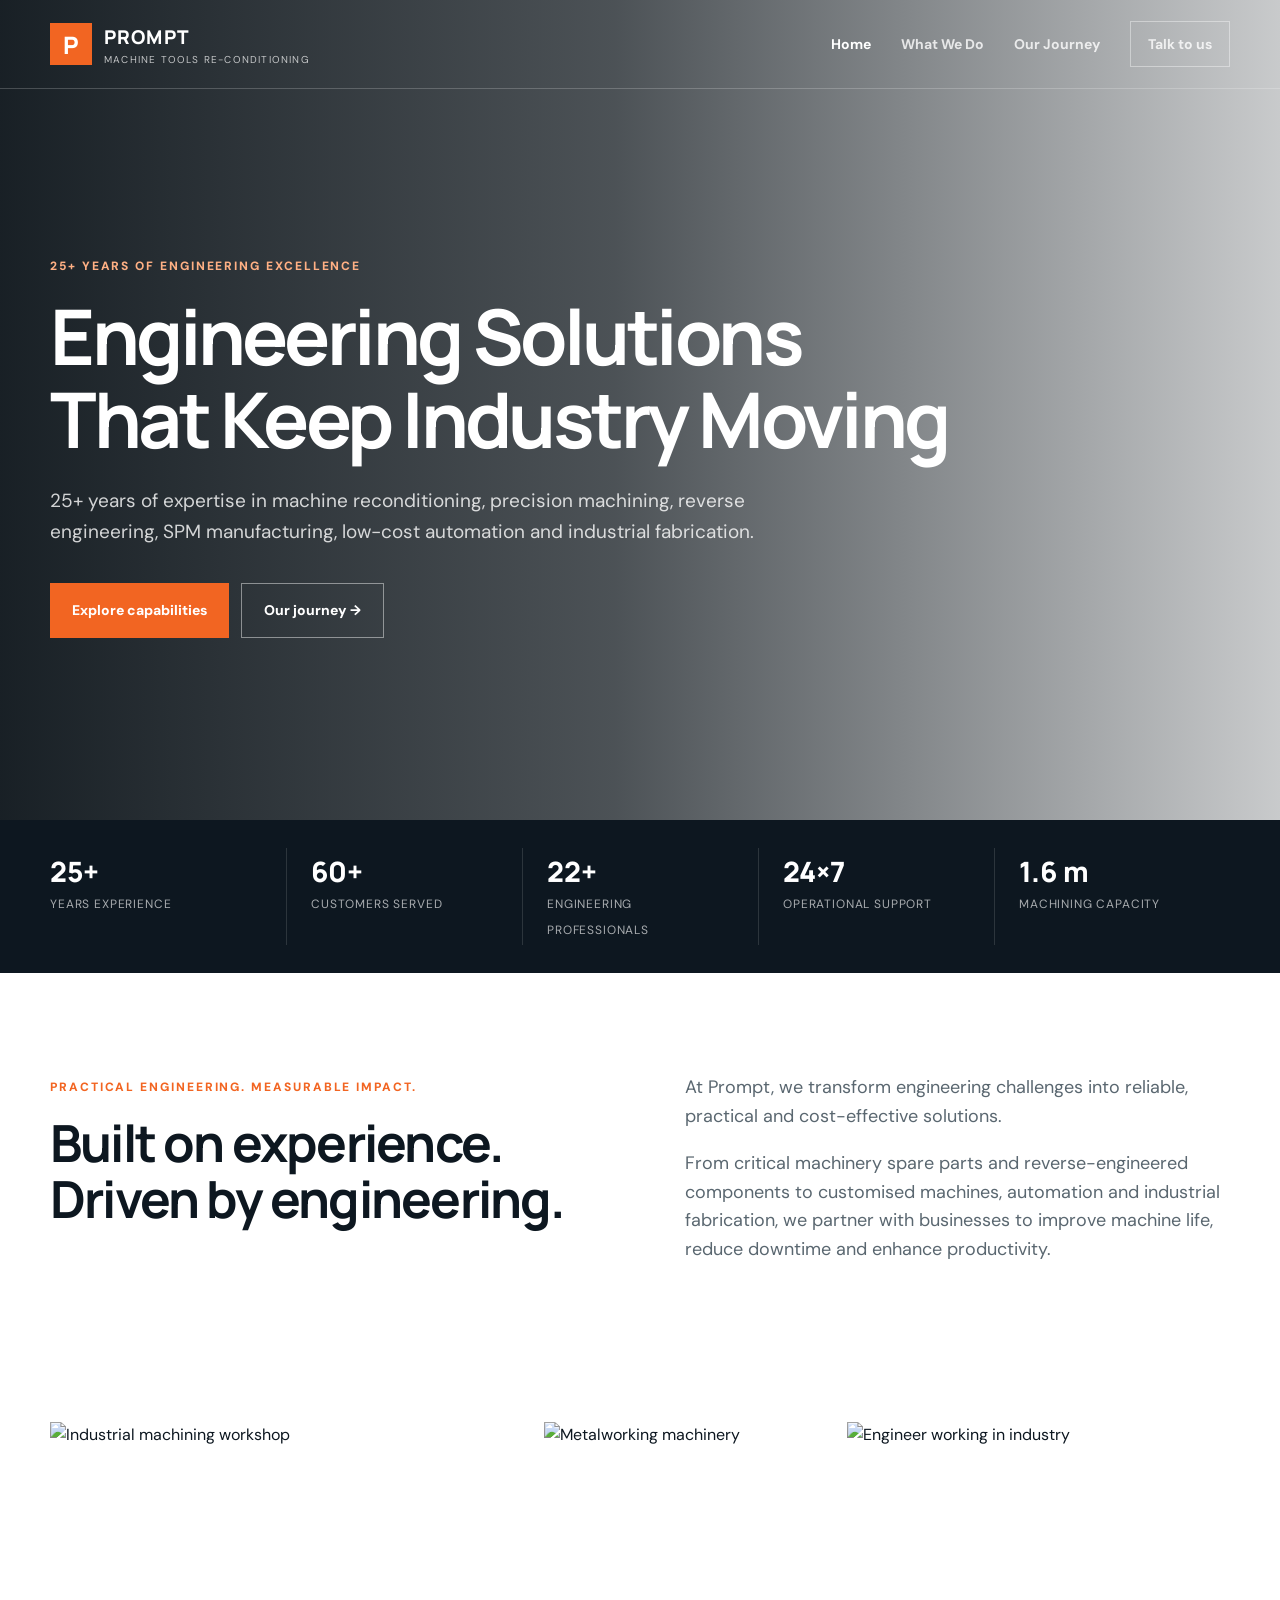
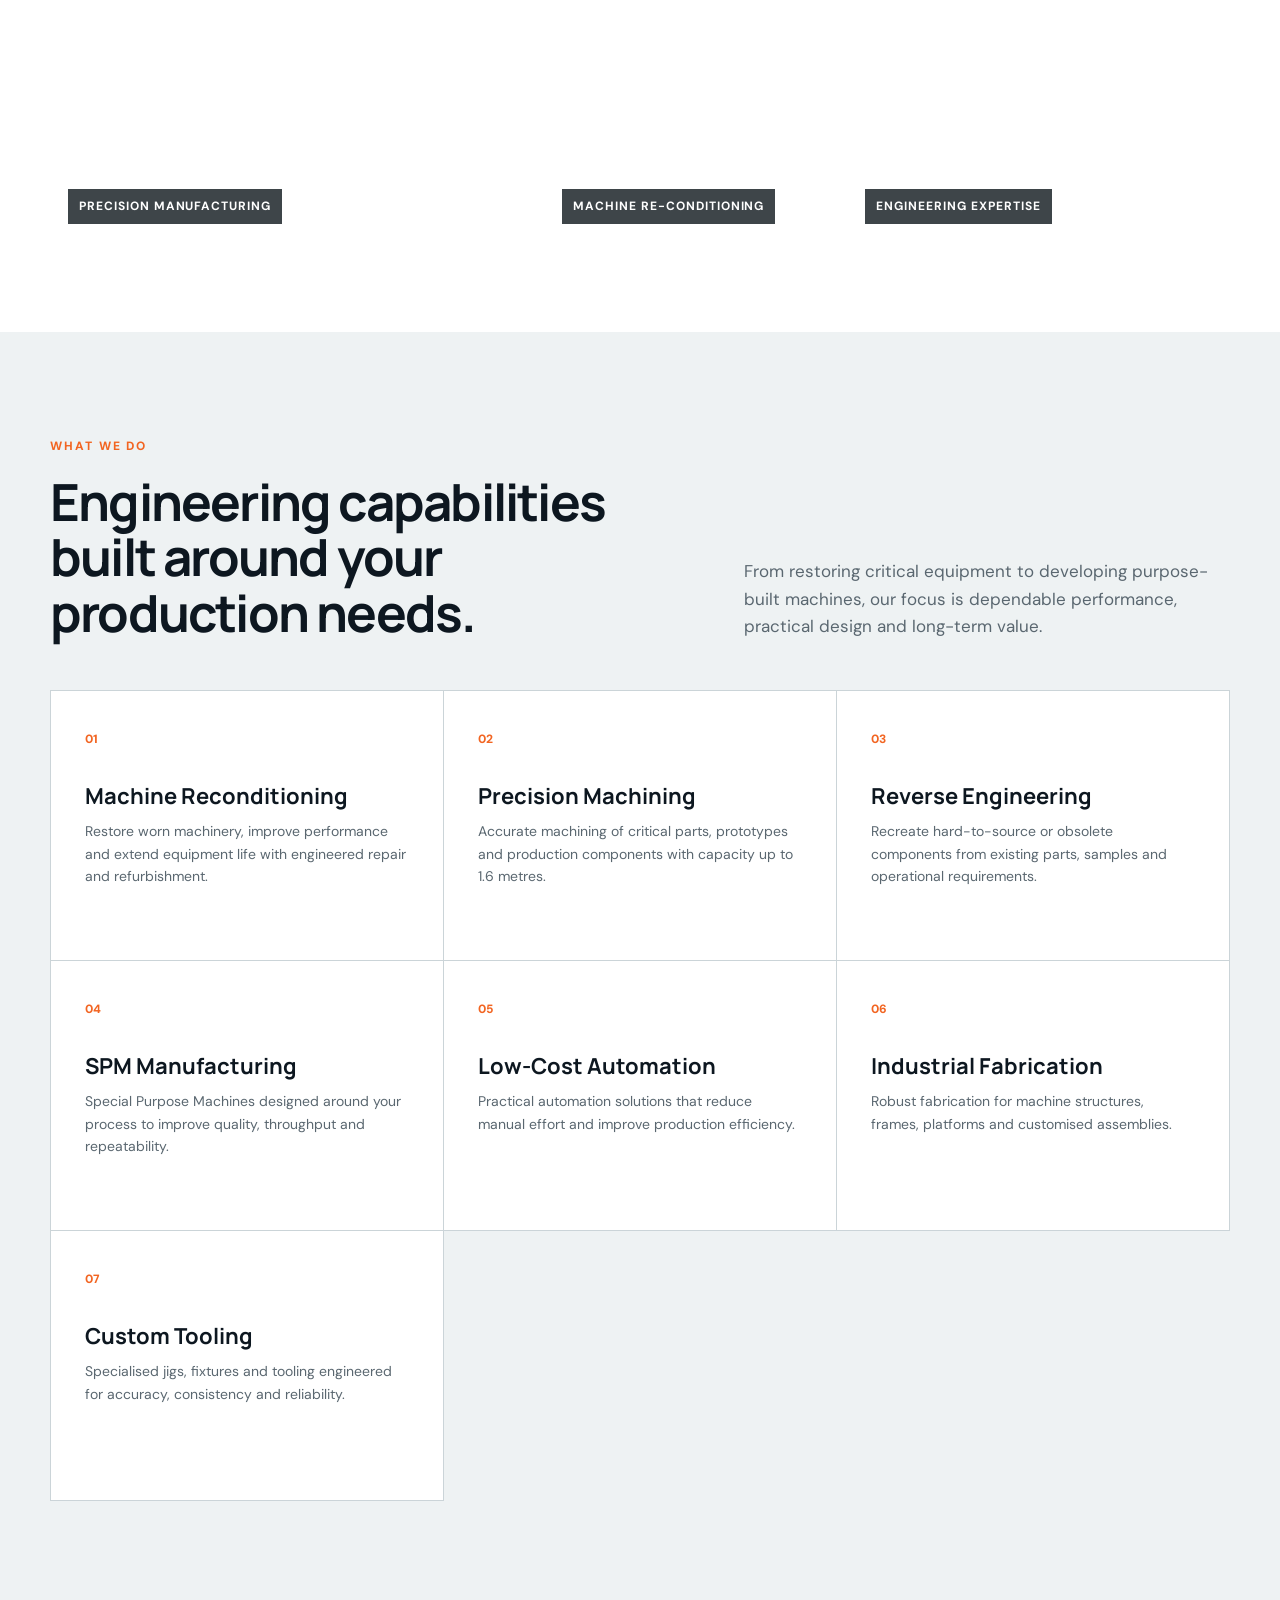
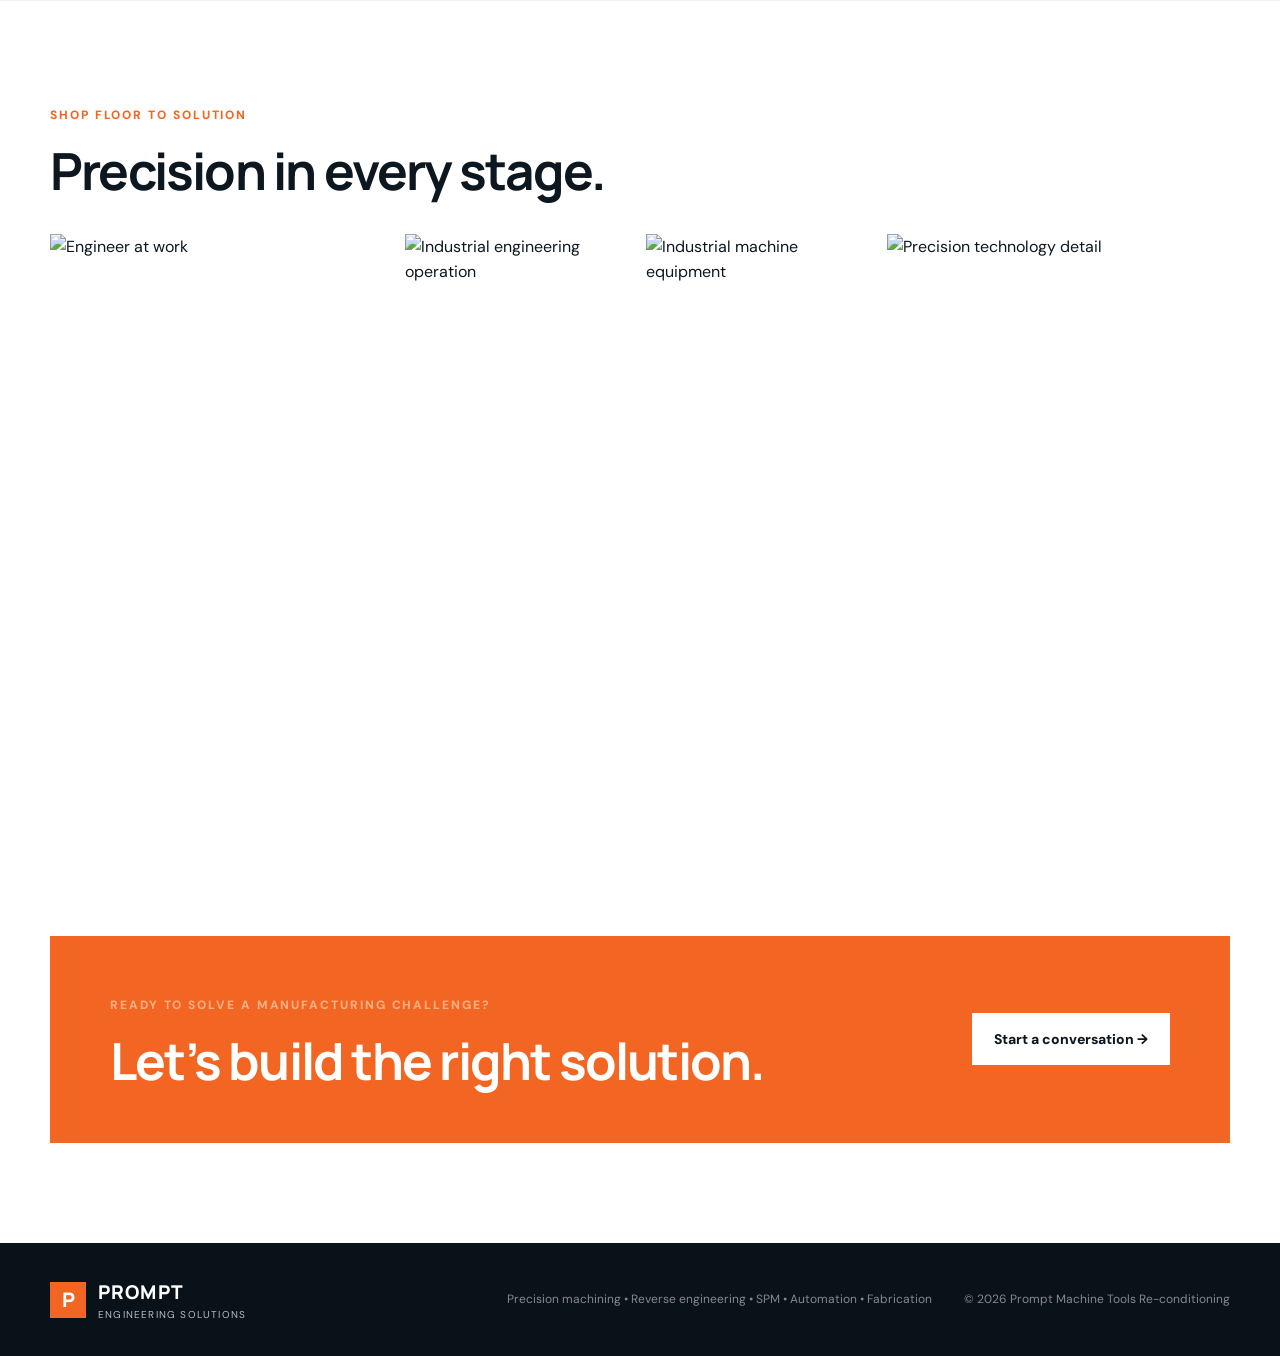
==== commit 021f1c5d: "Fix HTML encoding issues in index.htm" ====
--- a/index.htm
+++ b/index.htm
@@ -20,9 +20,9 @@
     <button class="menu-btn" aria-label="Open menu">☰</button>
     <nav class="nav">
       <a class="active" href="index.htm">Home</a>
-    //  <a href="#services">What We Do</a>
+      <a href="#services">What We Do</a>
       <a href="journey.html">Our Journey</a>
-   //   <a href="#contact" class="nav-cta">Talk to us</a>
+      <a href="#contact" class="nav-cta">Talk to us</a>
     </nav>
   </div>
 </header>
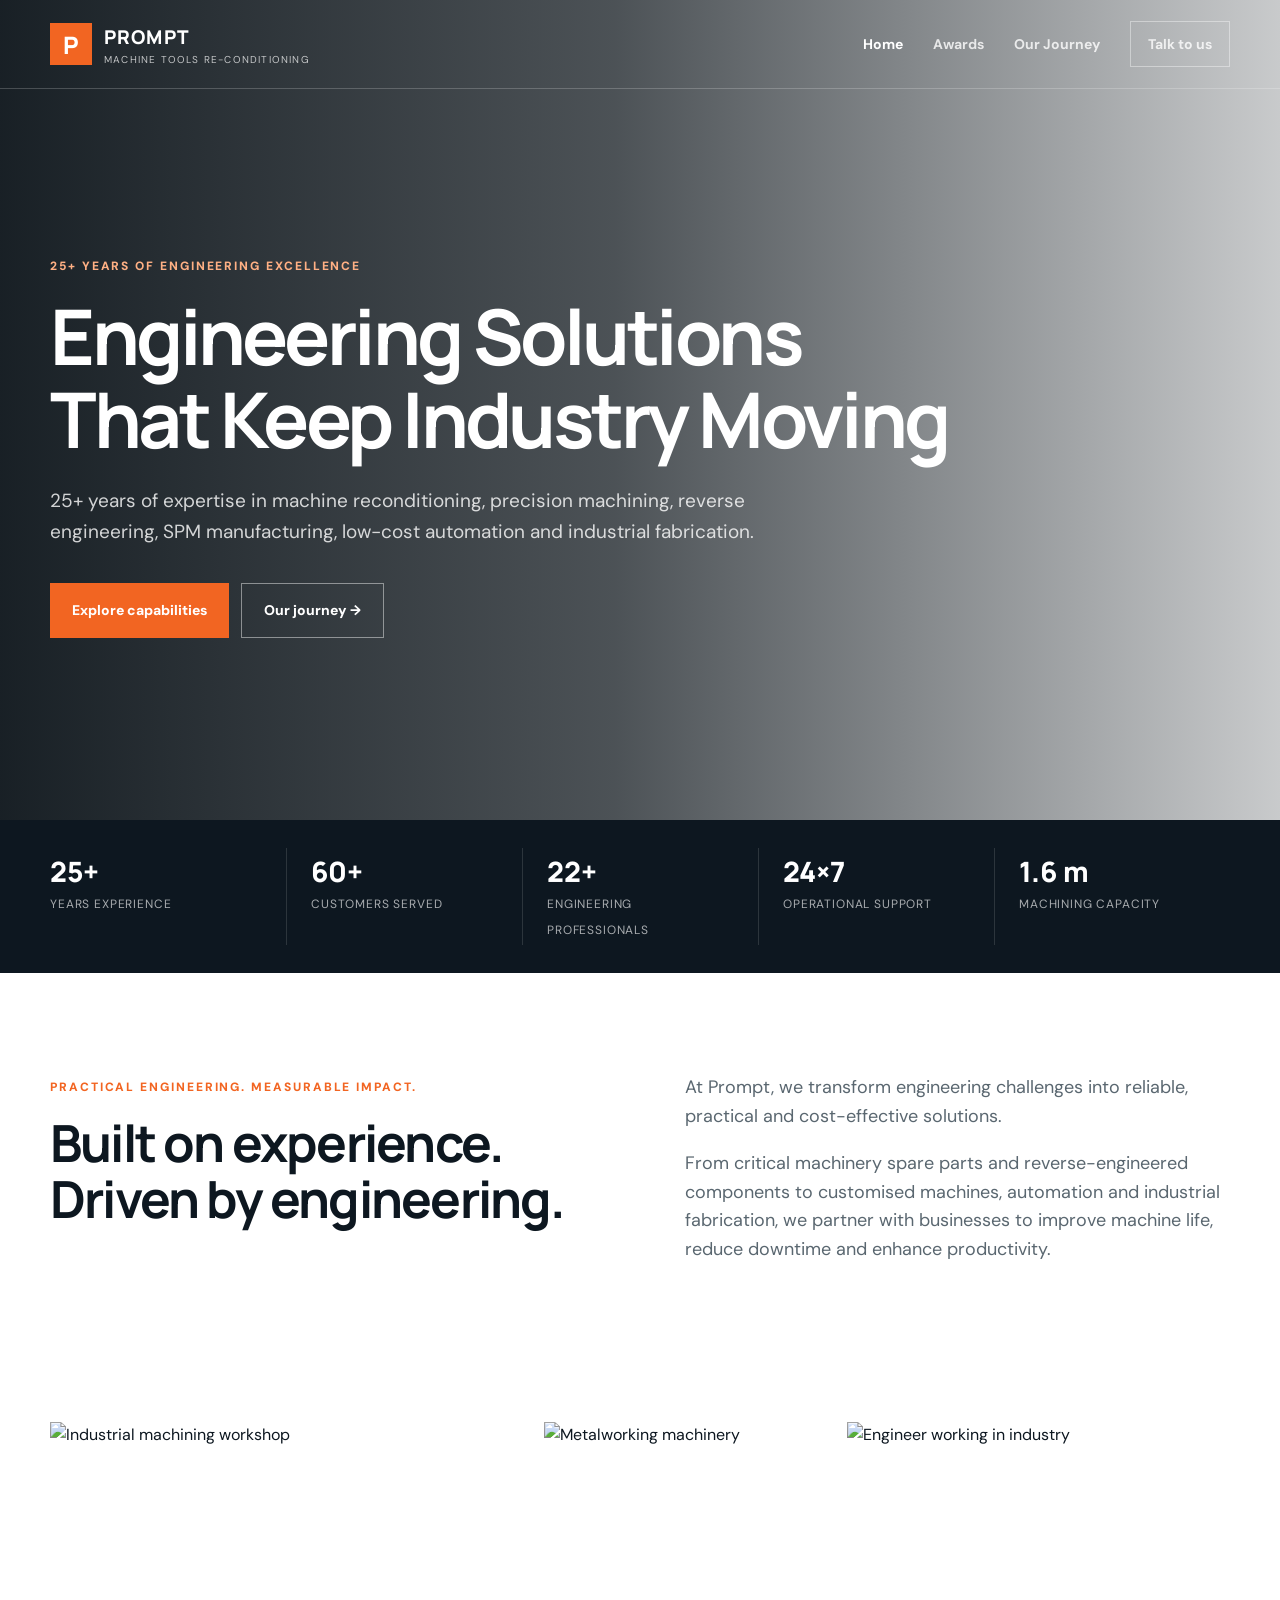
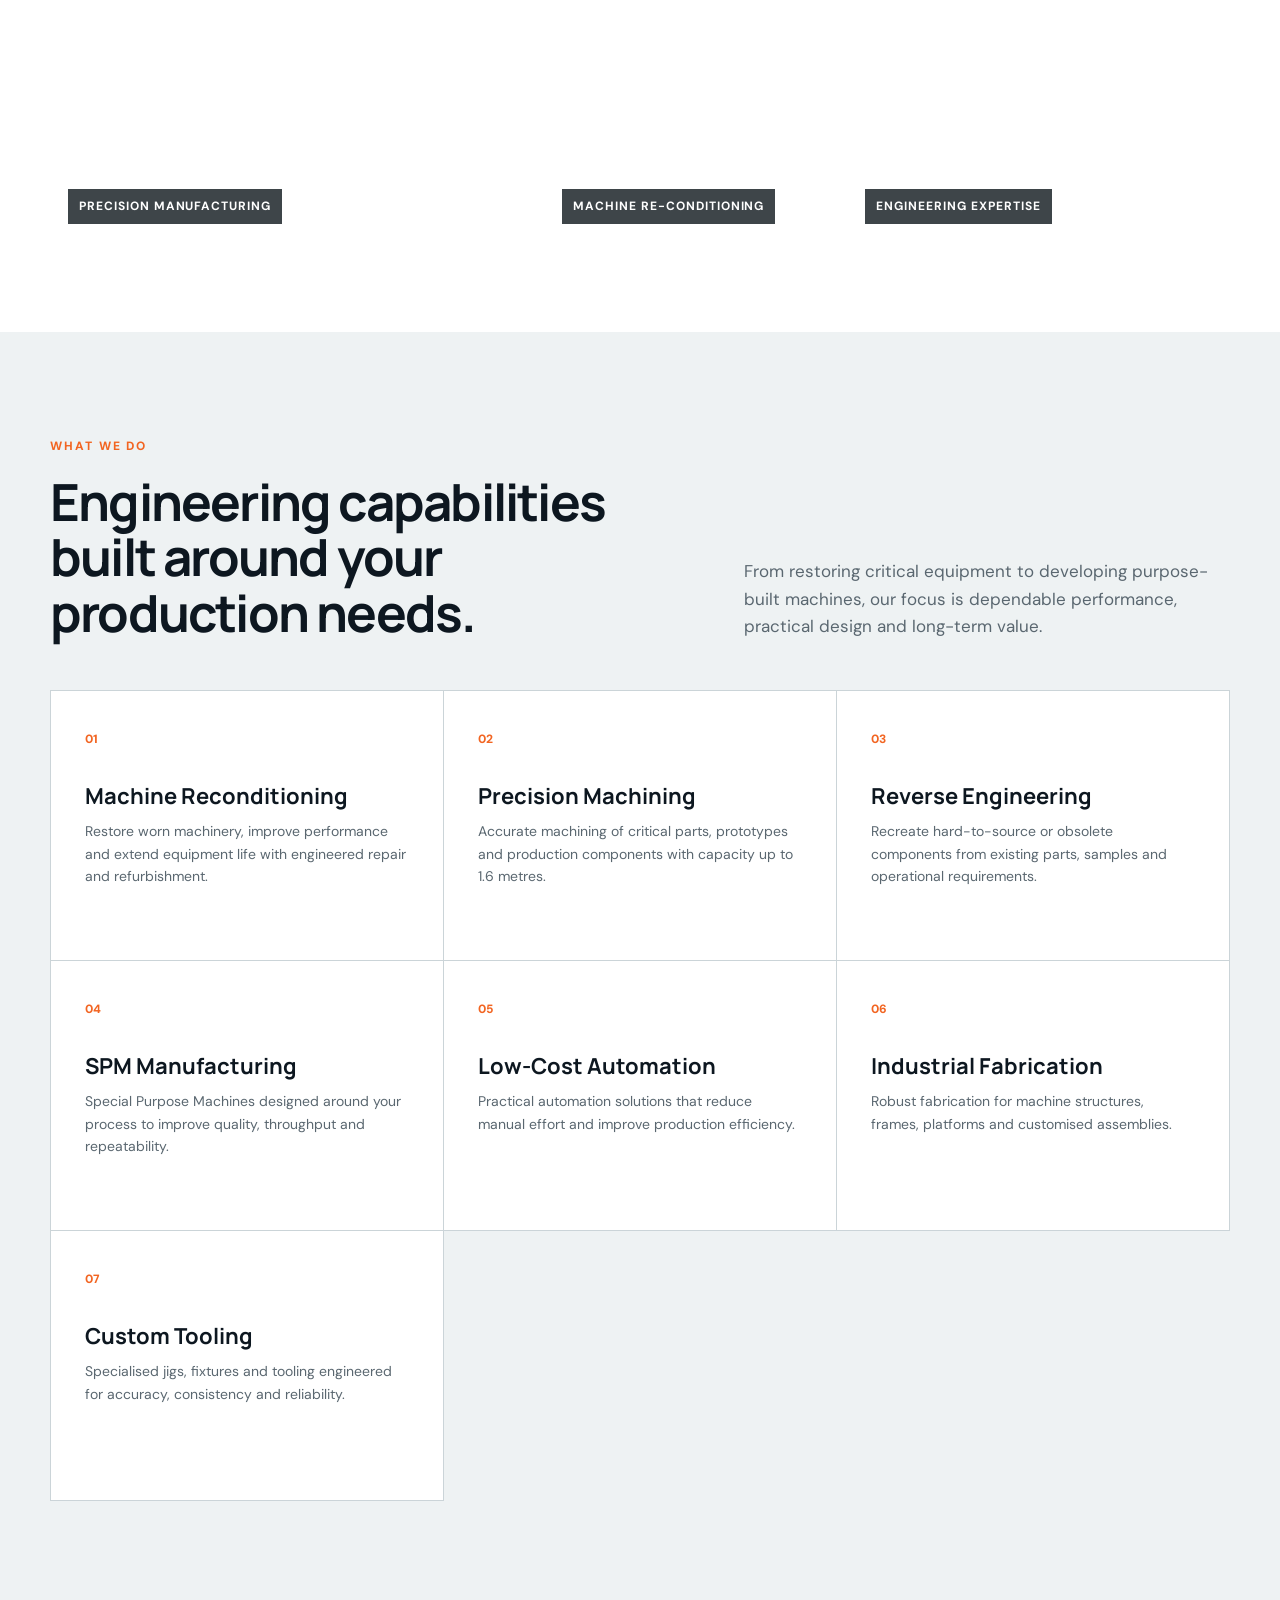
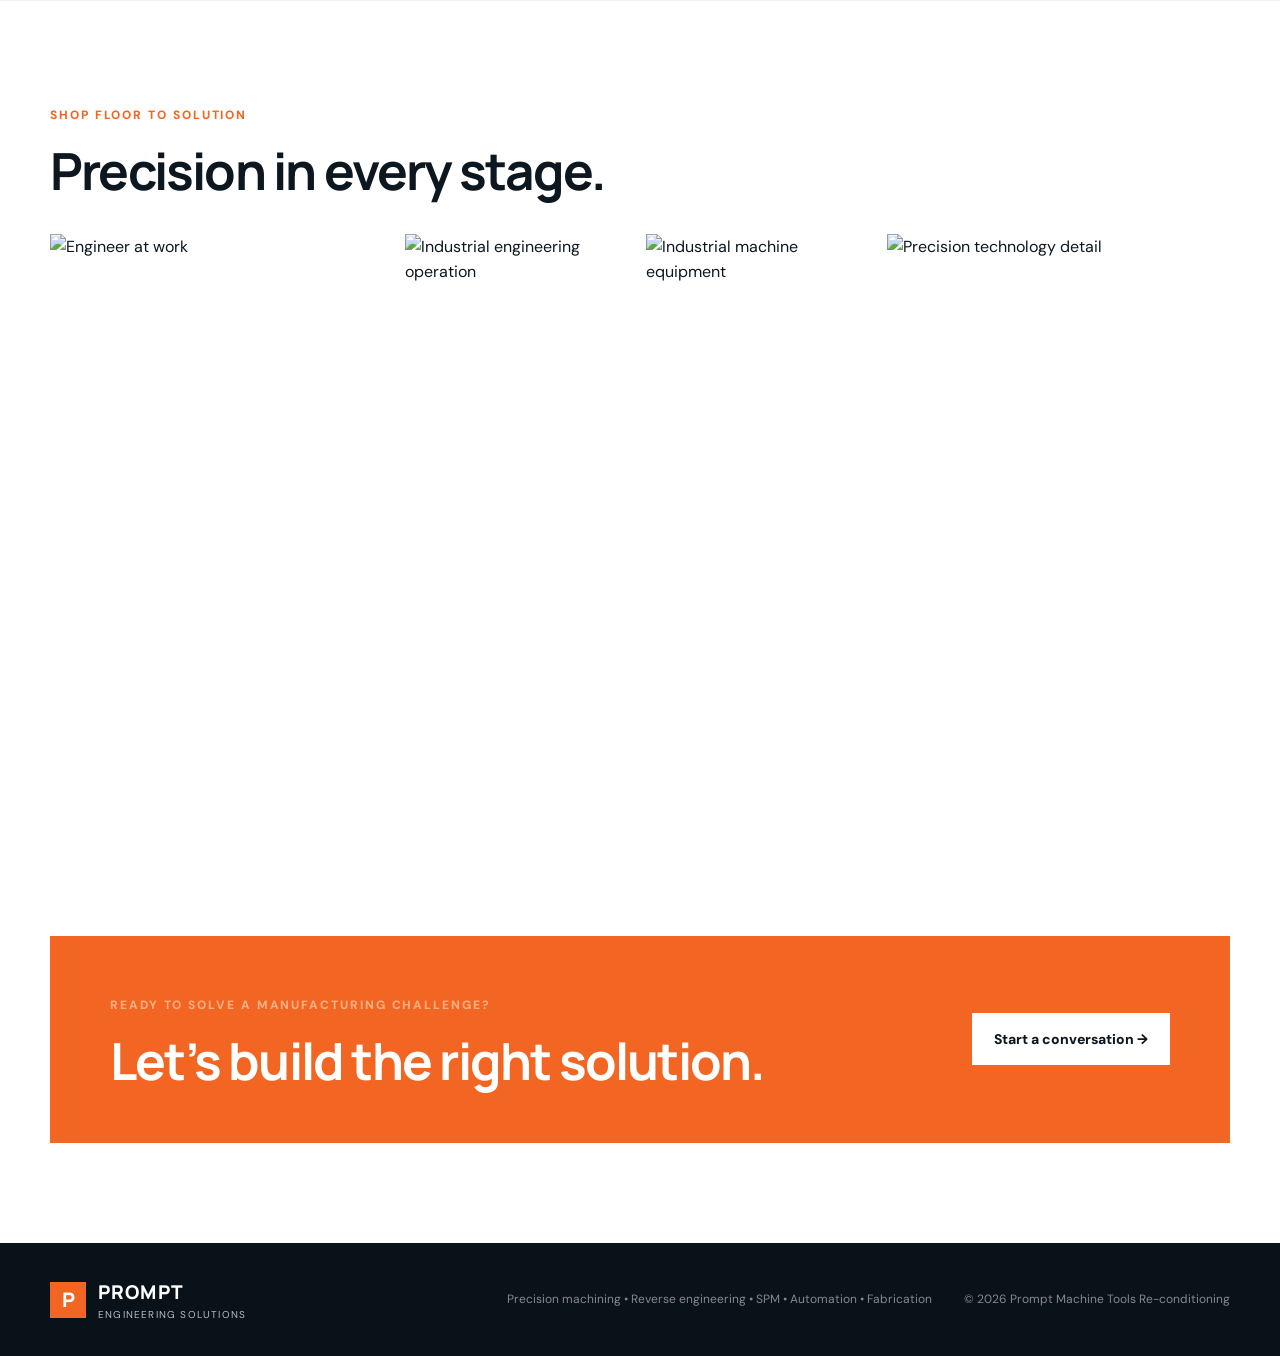
==== commit 0f9b0b3b: "Fix HTML encoding issues in index.htm" ====
--- a/index.htm
+++ b/index.htm
@@ -20,7 +20,7 @@
     <button class="menu-btn" aria-label="Open menu">☰</button>
     <nav class="nav">
       <a class="active" href="index.htm">Home</a>
-      <a href="#services">What We Do</a>
+      <a href="awards.html">Awards </a>
       <a href="journey.html">Our Journey</a>
       <a href="#contact" class="nav-cta">Talk to us</a>
     </nav>
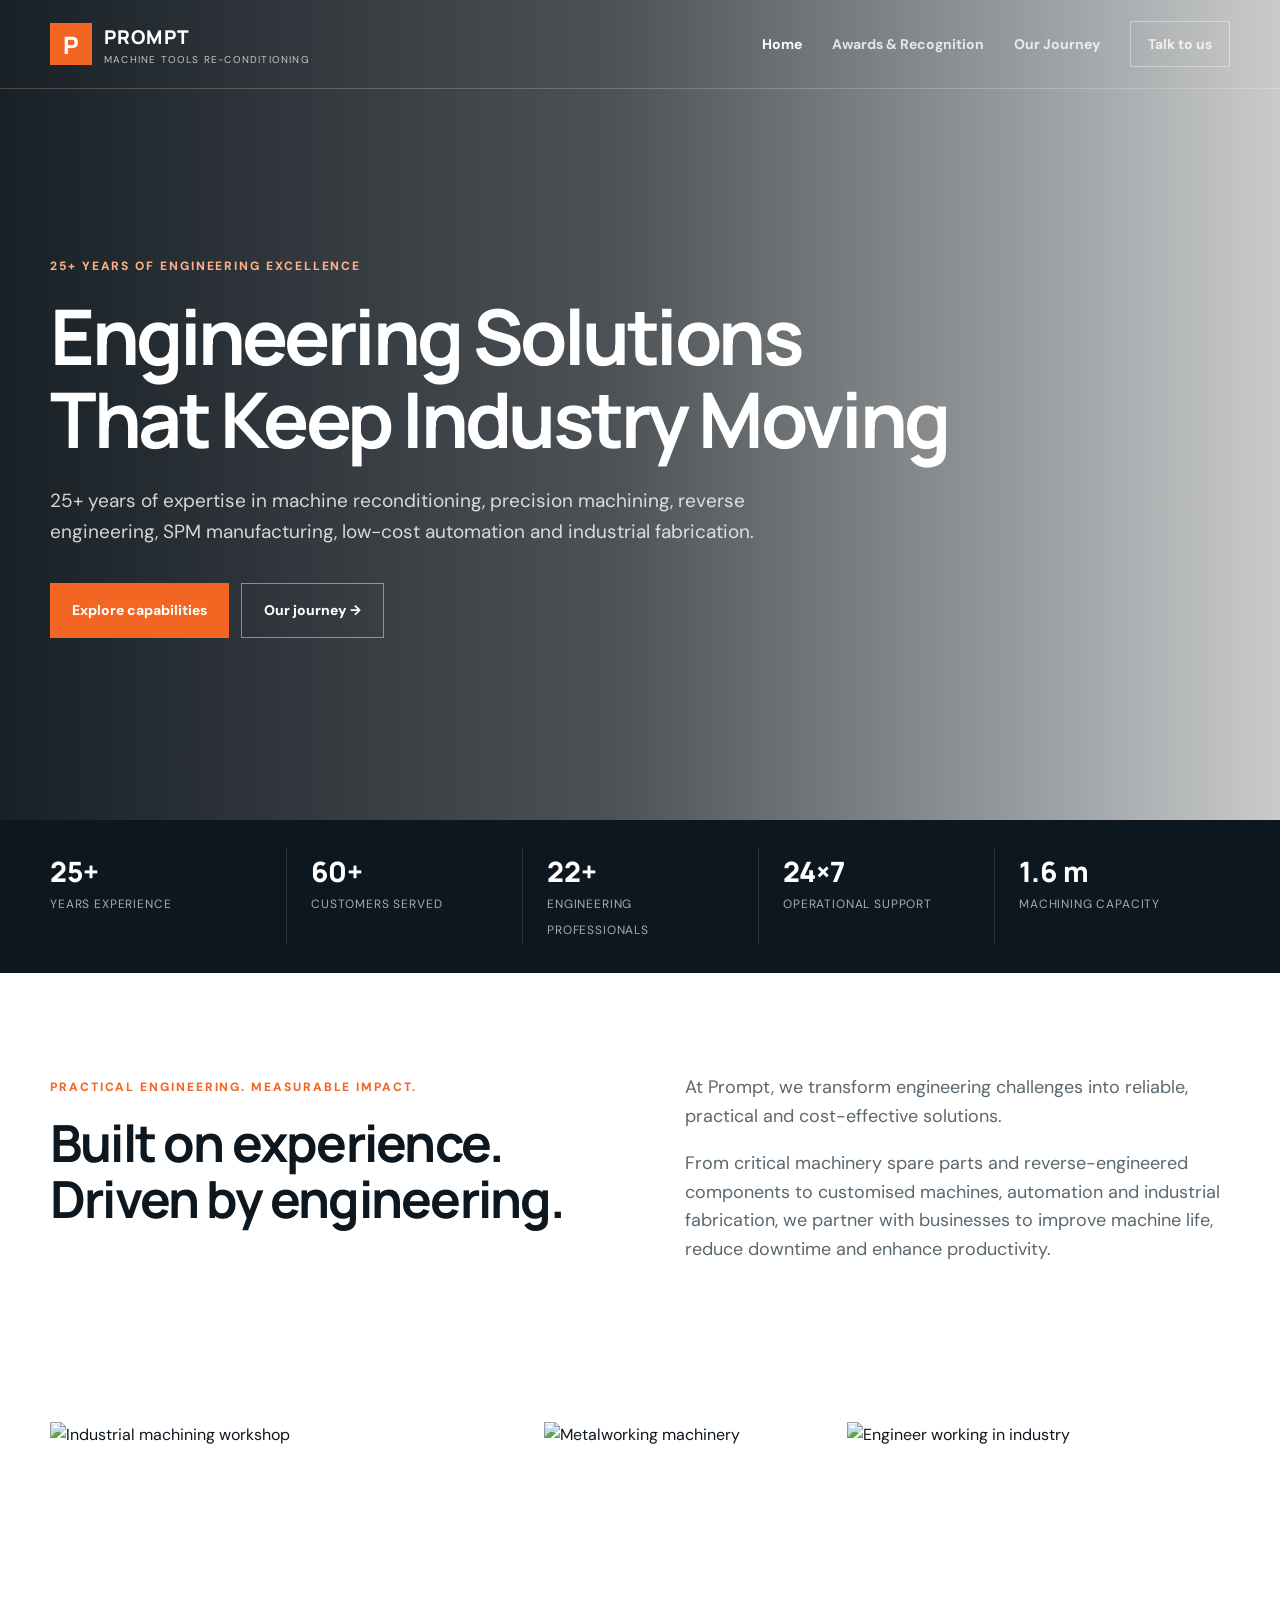
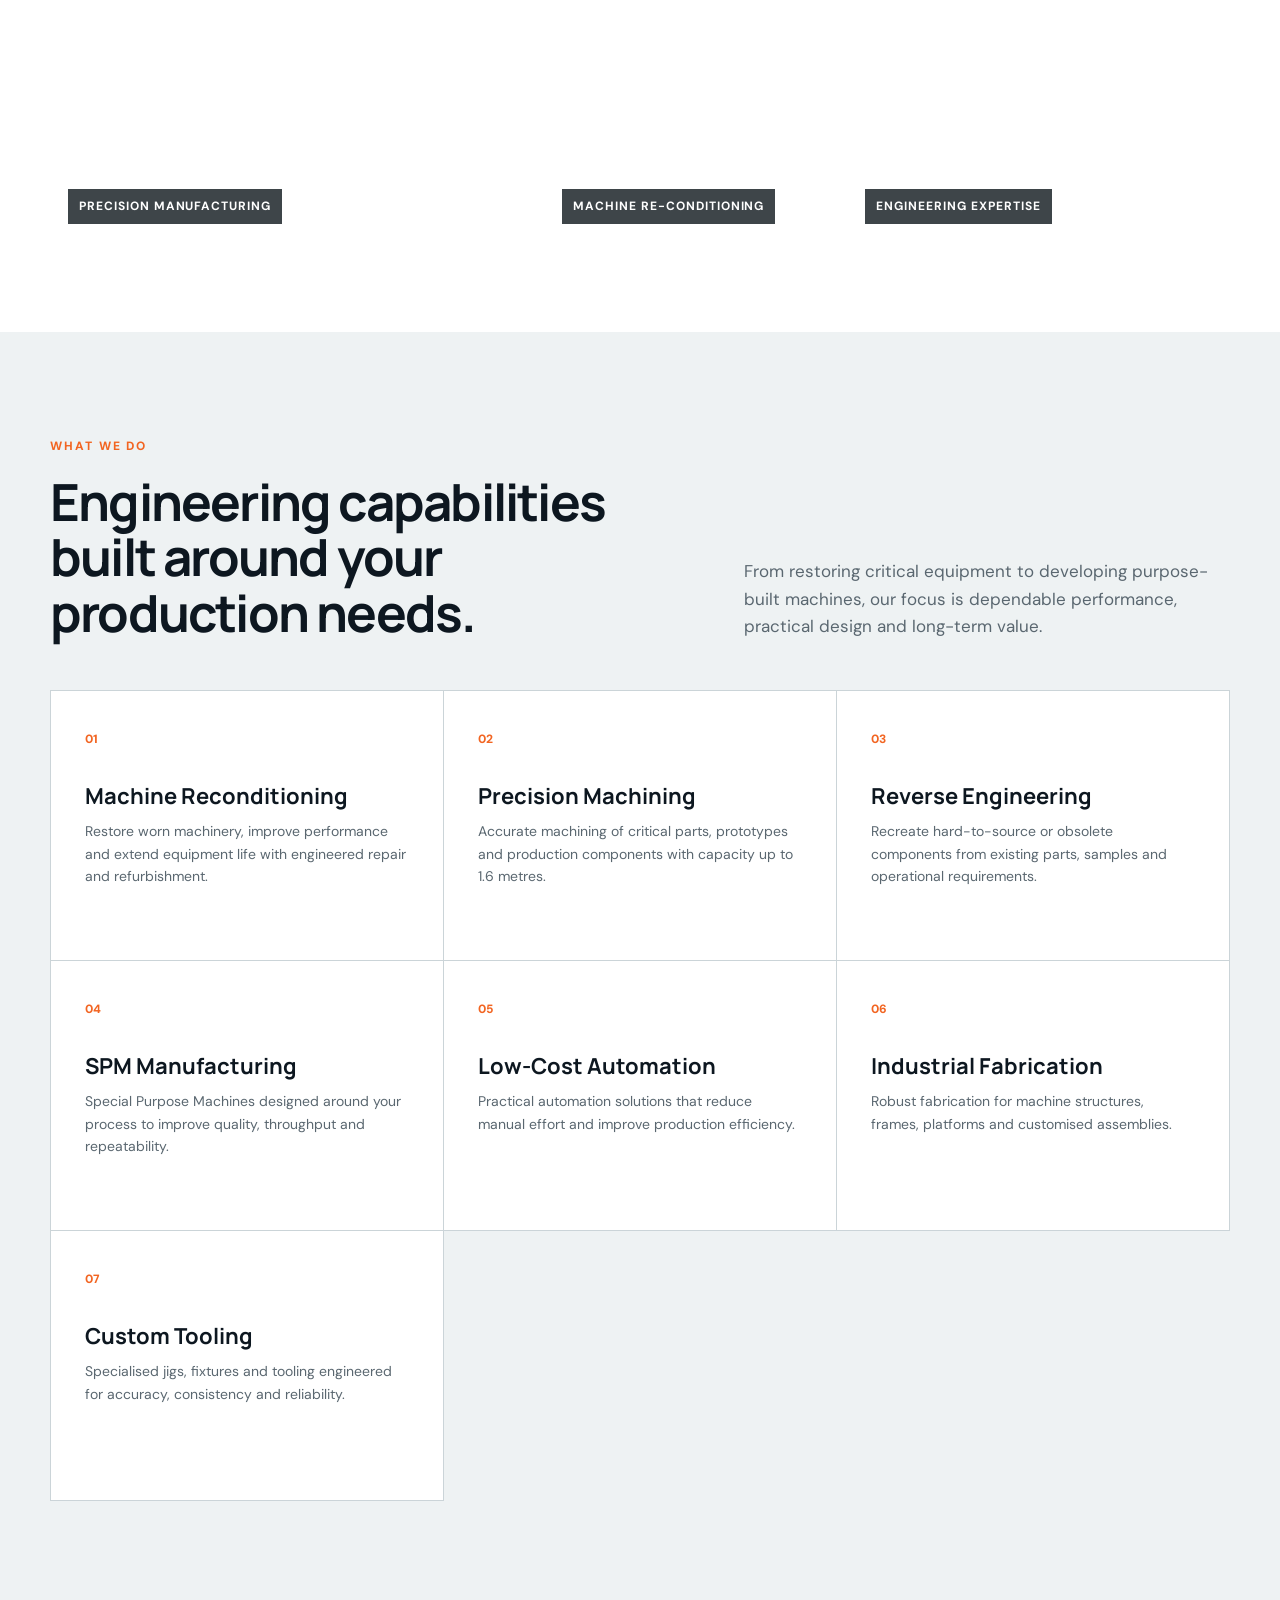
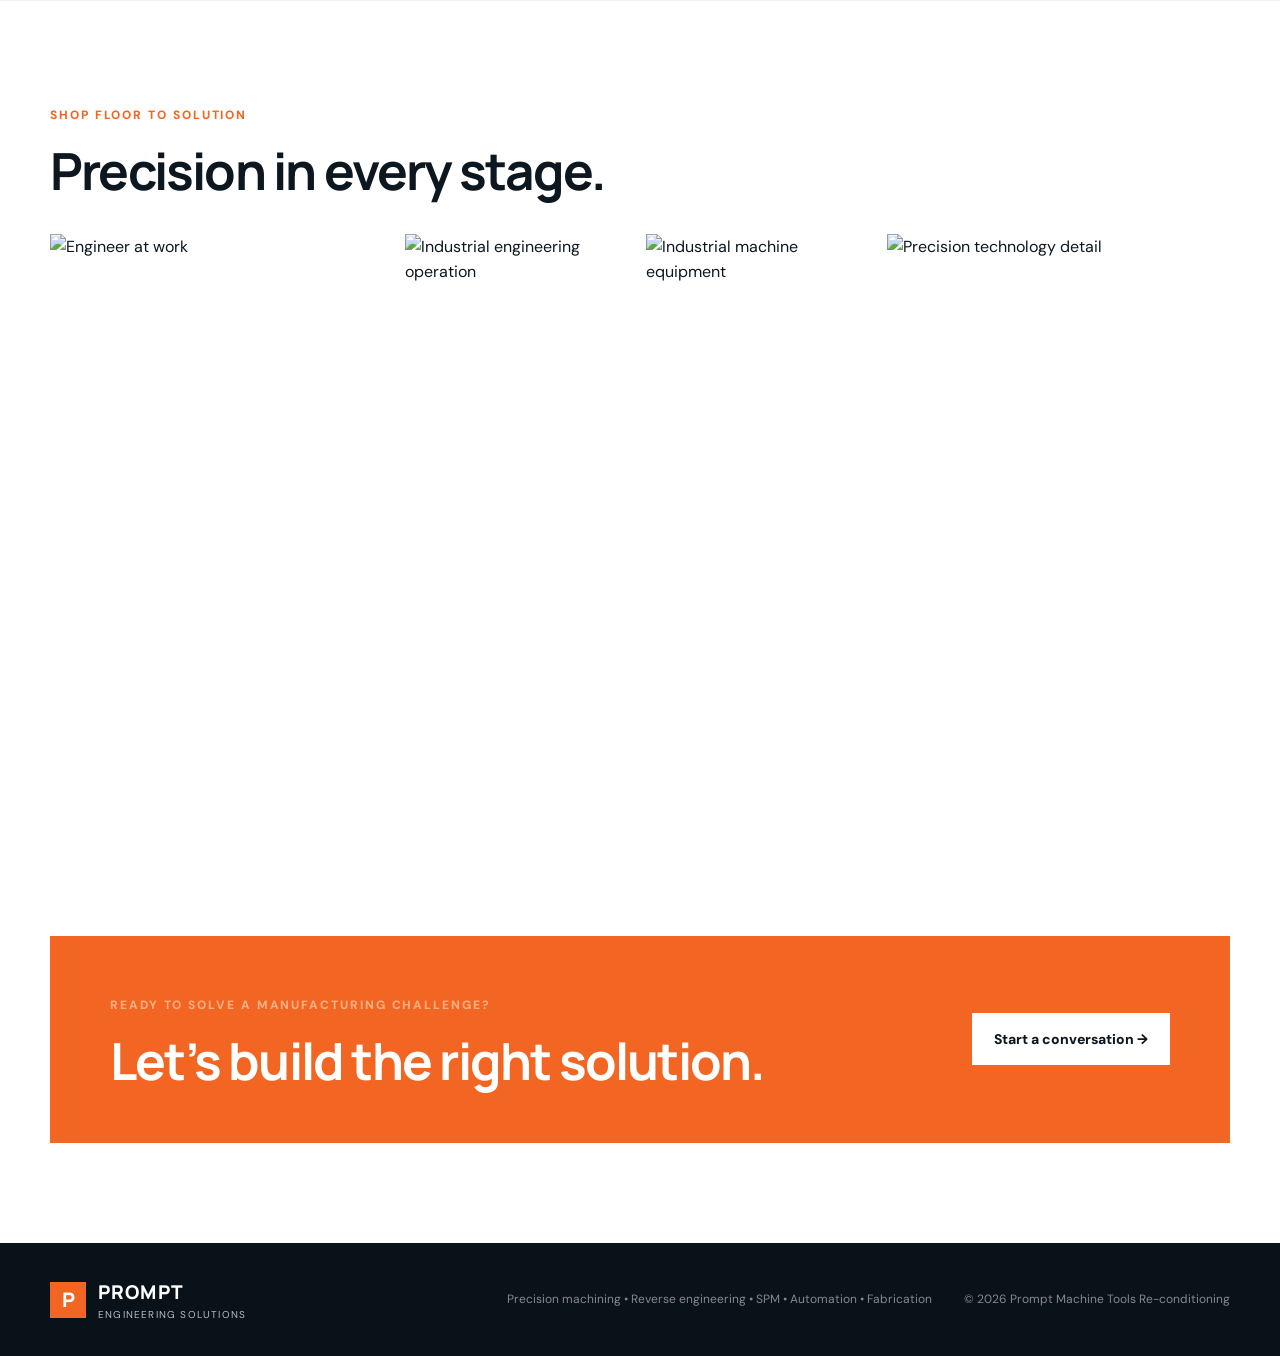
==== commit 871bf332: "Update index.htm" ====
--- a/index.htm
+++ b/index.htm
@@ -20,7 +20,7 @@
     <button class="menu-btn" aria-label="Open menu">☰</button>
     <nav class="nav">
       <a class="active" href="index.htm">Home</a>
-      <a href="awards.html">Awards </a>
+      <a href="award.html">Awards & Recognition </a>
       <a href="journey.html">Our Journey</a>
       <a href="#contact" class="nav-cta">Talk to us</a>
     </nav>
